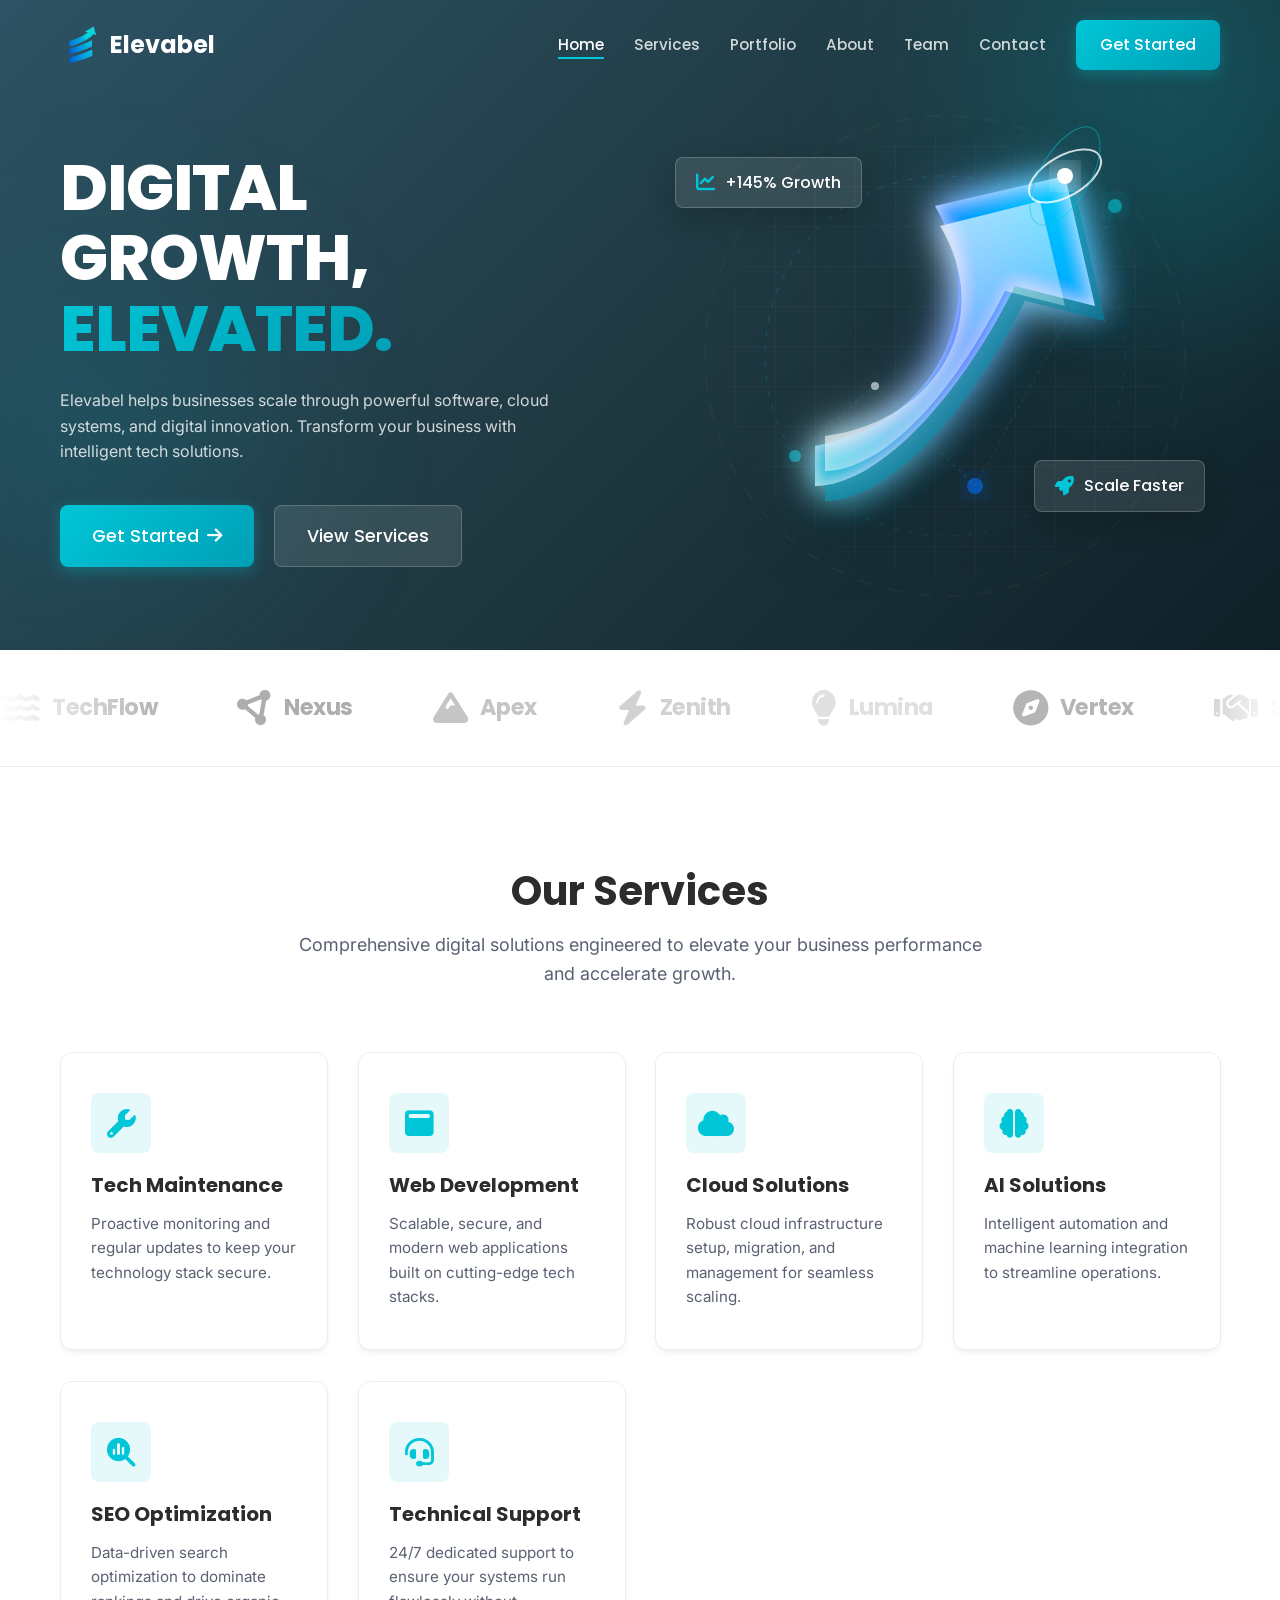
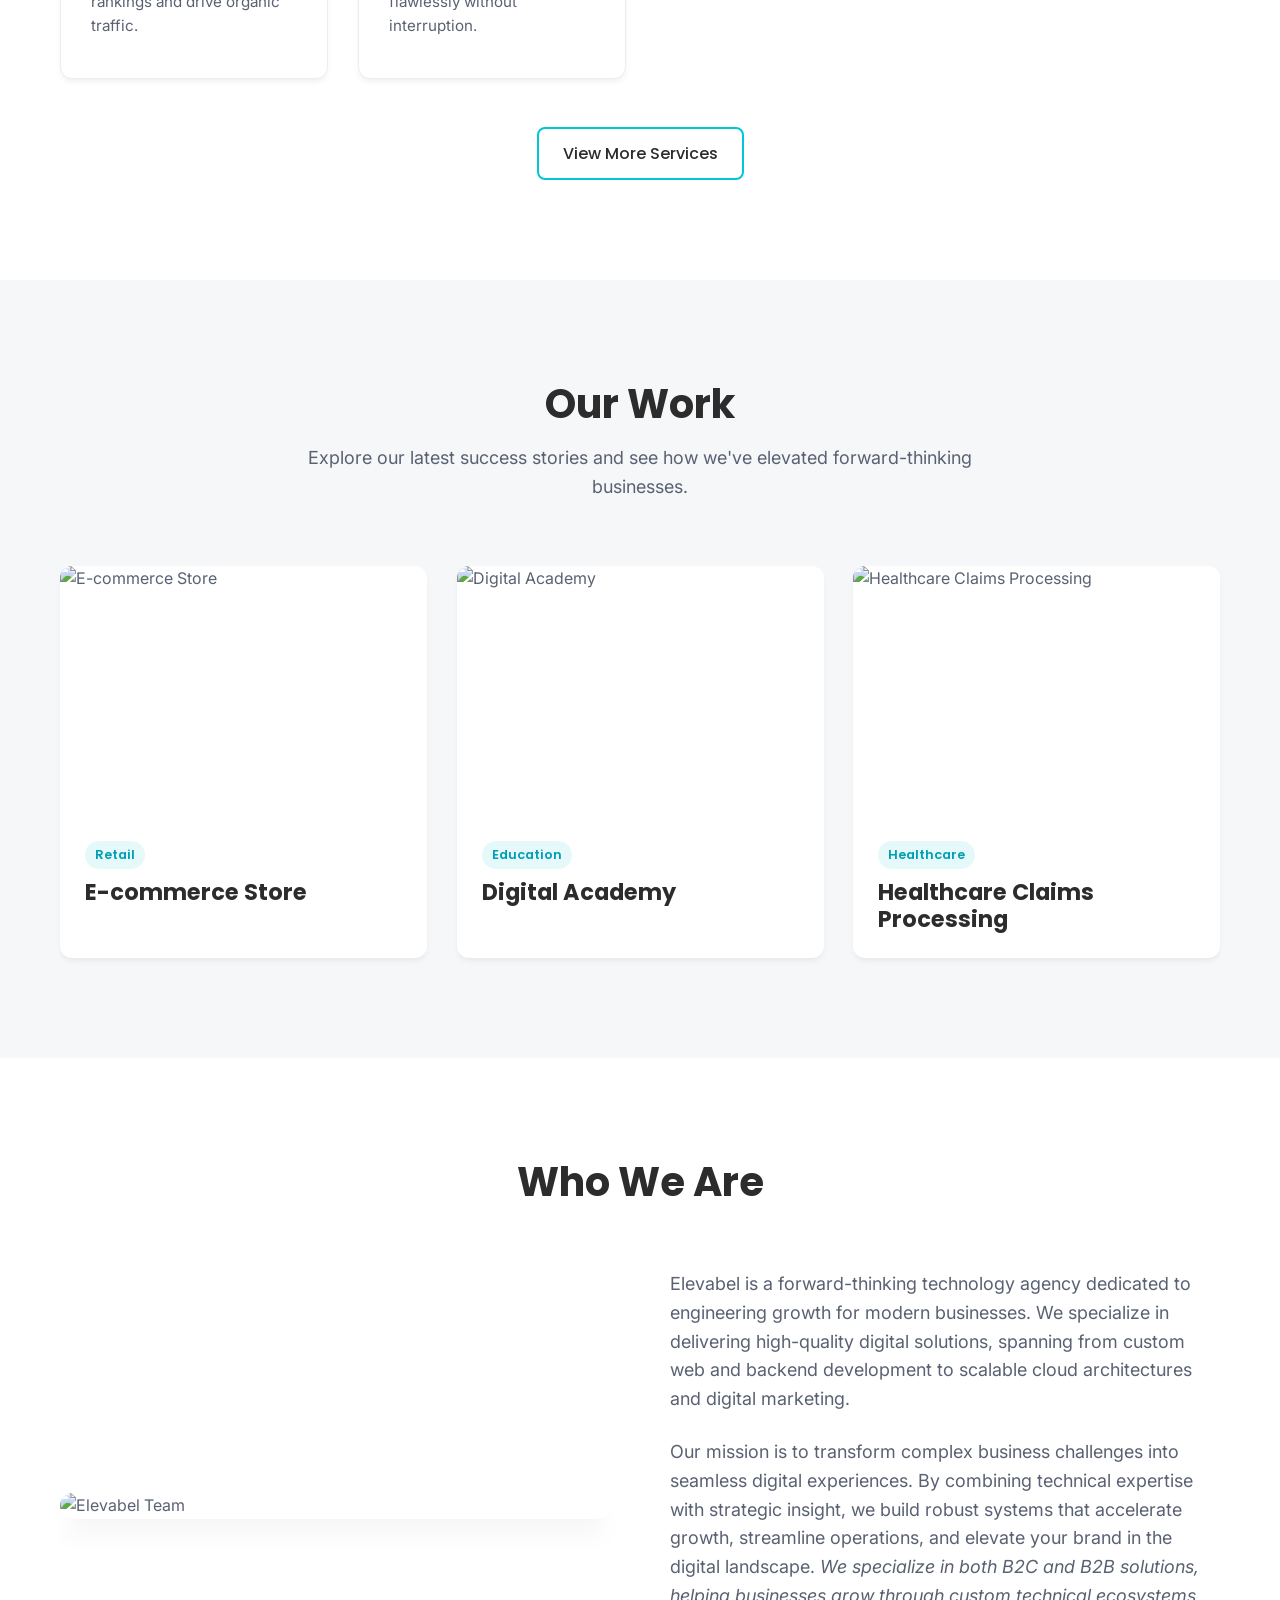
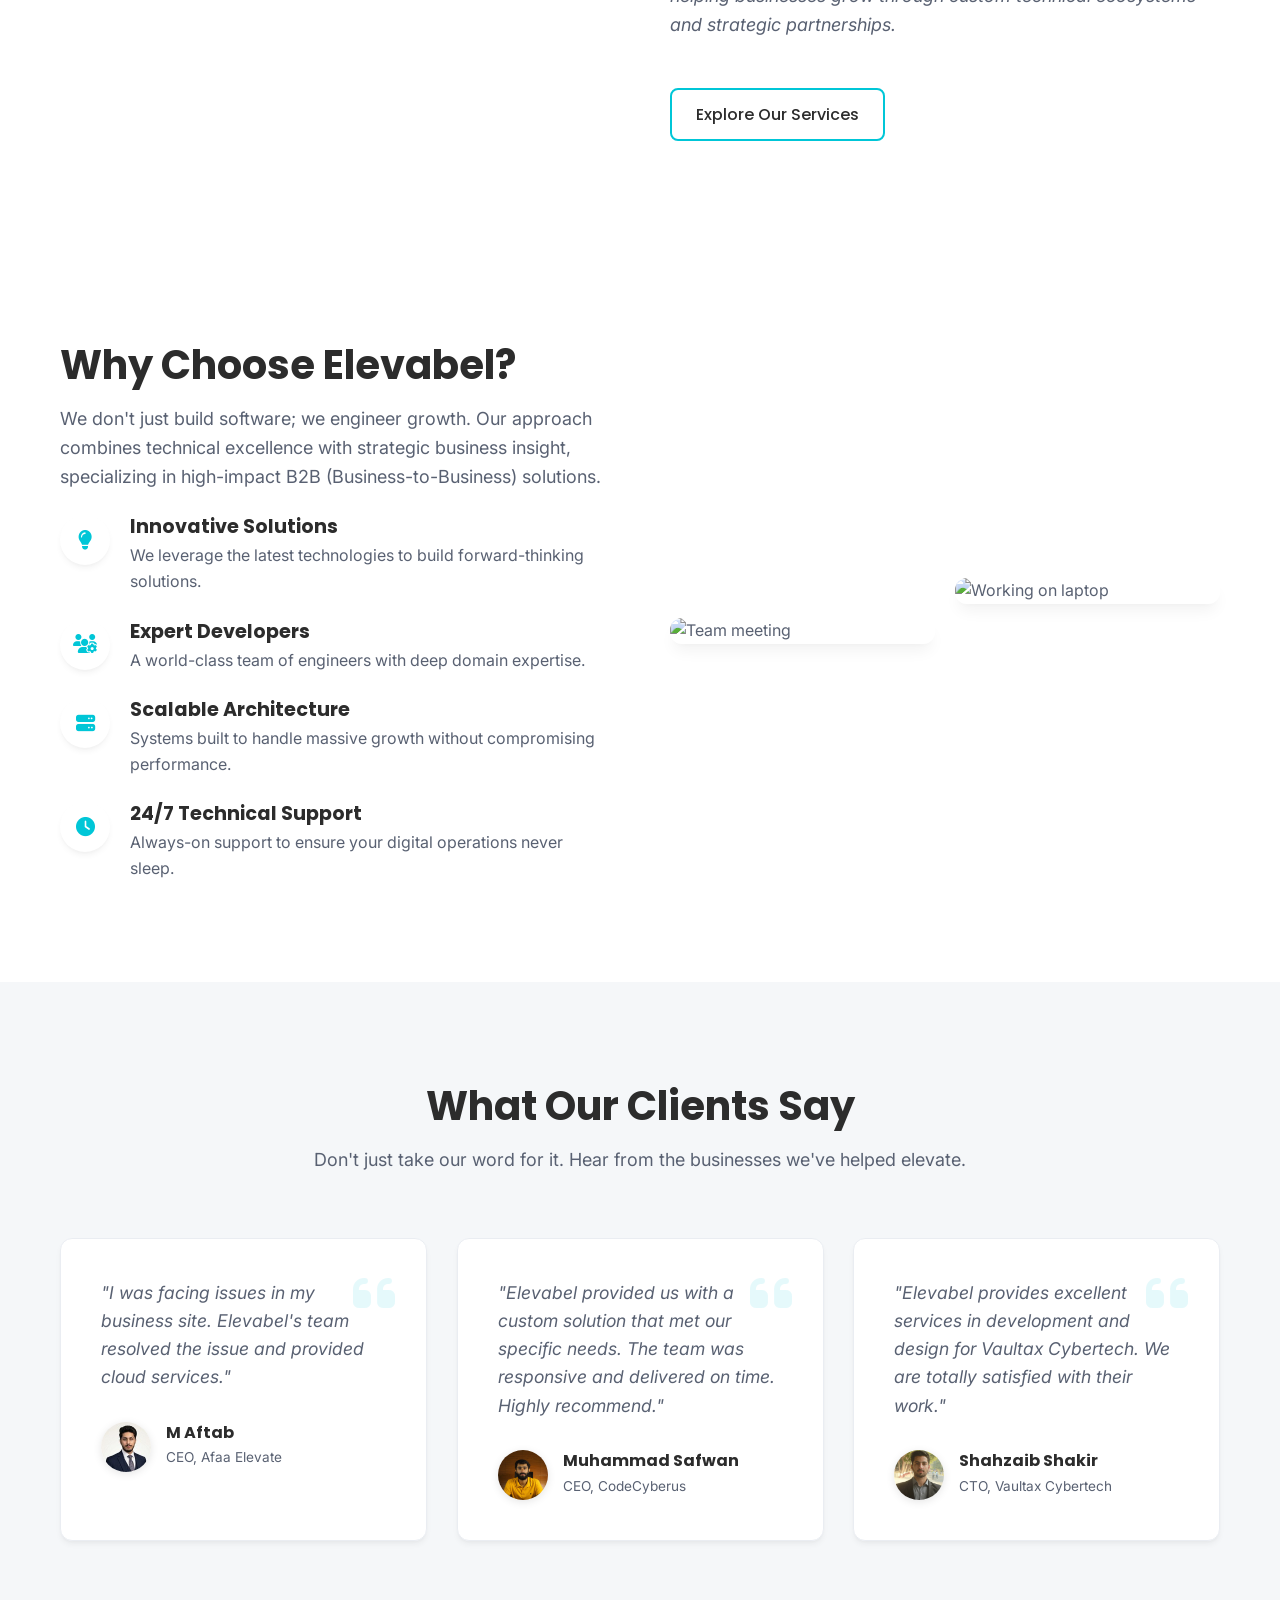
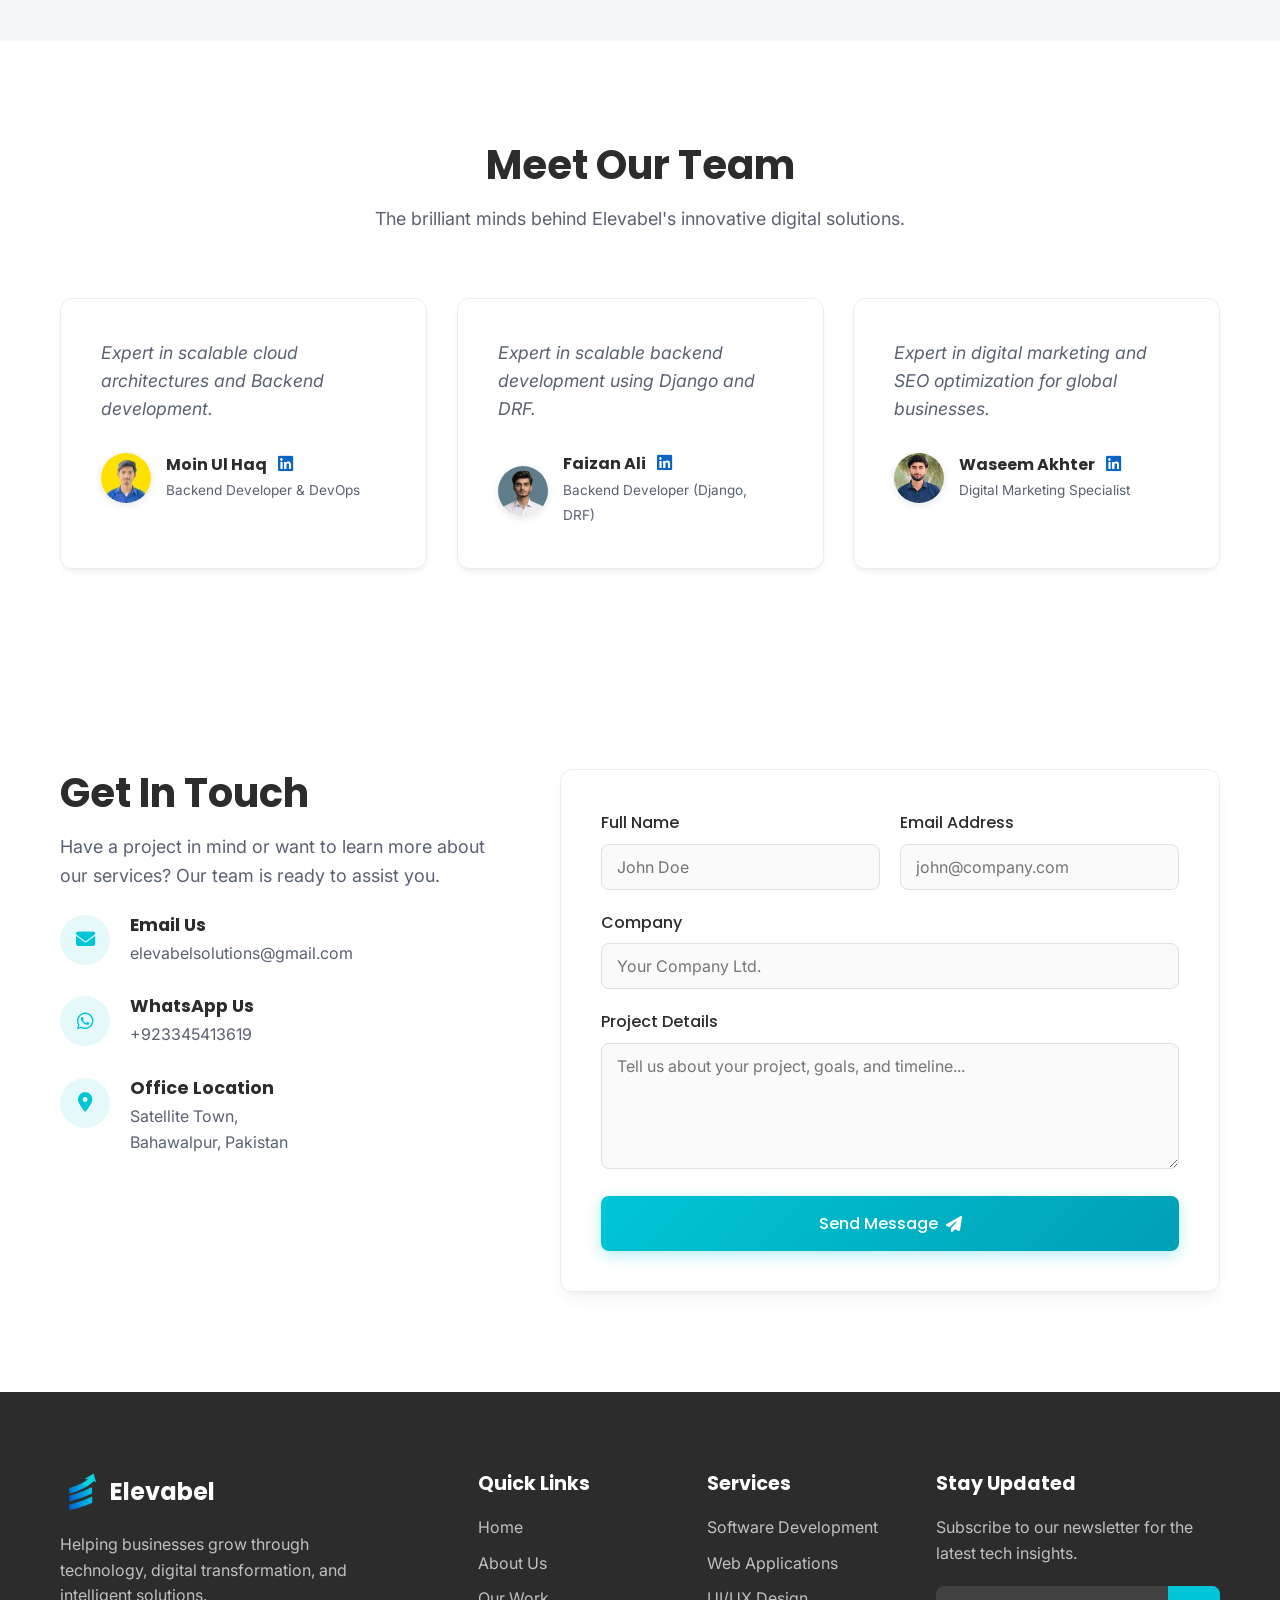
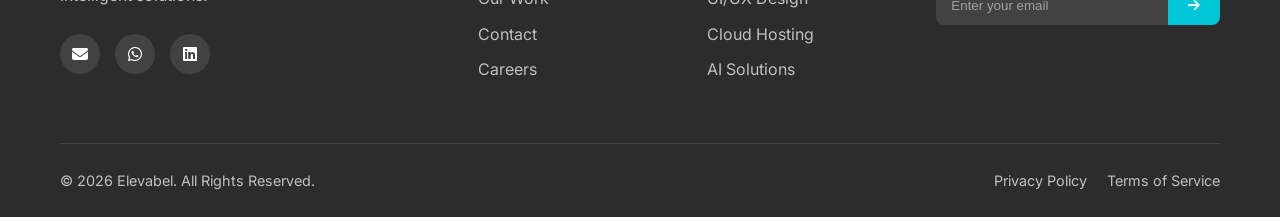
==== index.html @ bd58e0bb "feat: Implement the initial website frontend including core pages, styling, JavaScript functionaliti" ====
<!DOCTYPE html>
<html lang="en">

<head>
    <meta charset="UTF-8">
    <meta name="viewport" content="width=device-width, initial-scale=1.0">

    <!-- Security Headers -->

    <meta http-equiv="X-Content-Type-Options" content="nosniff">
    <meta http-equiv="X-Frame-Options" content="DENY">
    <meta name="referrer" content="strict-origin-when-cross-origin">
    <title>Elevabel | Custom Software, Cloud & Digital Marketing Solutions</title>
    <meta name="description"
        content="Elevabel is a premium digital agency engineering growth through custom web development, backend engineering, cloud architectures, and data-driven marketing.">
    <meta name="keywords"
        content="software development, web applications, cloud hosting, digital transformation, SEO optimization, backend developer, custom software">
    <meta name="author" content="Elevabel">

    <!-- Canonical URL -->
    <link rel="canonical" href="https://elevabel.com/index.html">

    <!-- Open Graph / Facebook -->
    <meta property="og:type" content="website">
    <meta property="og:url" content="https://elevabel.com/index.html">
    <meta property="og:title" content="Elevabel | Digital Growth & Tech Solutions">
    <meta property="og:description"
        content="Elevate your business with robust backend systems, stunning web design, and scalable cloud solutions by Elevabel.">
    <meta property="og:image" content="https://elevabel.com/img/elevabel_logo.png">

    <!-- Twitter -->
    <meta property="twitter:card" content="summary_large_image">
    <meta property="twitter:url" content="https://elevabel.com/index.html">
    <meta property="twitter:title" content="Elevabel | Digital Growth & Tech Solutions">
    <meta property="twitter:description"
        content="Elevate your business with robust backend systems, stunning web design, and scalable cloud solutions by Elevabel.">
    <meta property="twitter:image" content="https://elevabel.com/img/elevabel_logo.png">

    <!-- Google Fonts -->
    <link rel="preconnect" href="https://fonts.googleapis.com">
    <link rel="preconnect" href="https://fonts.gstatic.com" crossorigin>
    <link
        href="https://fonts.googleapis.com/css2?family=Inter:wght@300;400;500;600;700;800&family=Poppins:wght@400;500;600;700;800&display=swap"
        rel="stylesheet">
    <!-- Favicon -->
    <link rel="icon" type="image/png" href="img/elevabel_logo.png">
    <!-- Font Awesome -->
    <link rel="stylesheet" href="https://cdnjs.cloudflare.com/ajax/libs/font-awesome/6.4.0/css/all.min.css"
        integrity="sha512-iecdLmaskl7CVkqkXNQ/ZH/XLlvWZOJyj7Yy7tcenmpD1ypASozpmT/E0iPtmFIB46ZmdtAc9eNBvH0H/ZpiBw=="
        crossorigin="anonymous" referrerpolicy="no-referrer">
    <!-- Custom CSS -->
    <link rel="stylesheet" href="style.css?v=1.1">

    <!-- Schema Markup (JSON-LD) -->
    <script type="application/ld+json">
    {
      "@context": "https://schema.org",
      "@type": "Organization",
      "name": "Elevabel",
      "url": "https://elevabel.com/",
      "logo": "https://elevabel.com/img/elevabel_logo.png",
      "description": "Premium digital agency engineering growth through custom web development, backend engineering, cloud architectures, and data-driven marketing.",
      "contactPoint": {
        "@type": "ContactPoint",
        "email": "elevabelsolutions@gmail.com",
        "telephone": "+923345413619",
        "contactType": "customer service"
      },
      "sameAs": [
        "https://www.linkedin.com/company/elevabel",
        "https://wa.me/923345413619"
      ]
    }
    </script>
</head>

<body>

    <!-- 1. Sticky Navigation Bar -->
    <nav class="navbar" id="navbar">
        <div class="container nav-container">
            <a href="#" class="logo">
                <img src="img/elevabel_logo.png" alt="Elevabel Logo" class="logo-image">
                Elevabel
            </a>
            <div class="nav-menu" id="nav-menu">
                <ul class="nav-links">
                    <li><a href="#home" class="nav-link" title="Elevabel Home">Home</a></li>
                    <li><a href="#services" class="nav-link" title="Our Digital Services">Services</a></li>
                    <li><a href="#portfolio" class="nav-link" title="View Our Work">Portfolio</a></li>
                    <li><a href="#about" class="nav-link" title="About Elevabel">About</a></li>
                    <li><a href="#team" class="nav-link" title="Meet the Team">Team</a></li>
                    <li><a href="#contact" class="nav-link" title="Contact Us">Contact</a></li>
                </ul>
                <a href="#contact" class="btn btn-primary nav-cta" title="Reach Out to Us">Get Started</a>
            </div>
            <button class="menu-toggle" id="mobile-menu" aria-label="Toggle navigation">
                <span class="bar"></span>
                <span class="bar"></span>
                <span class="bar"></span>
            </button>
        </div>
    </nav>

    <!-- 2. Hero Section -->
    <main>
        <section class="hero" id="home">
            <div class="hero-bg-elements">
                <div class="glow-orb orb-1"></div>
                <div class="glow-orb orb-2"></div>
            </div>
            <div class="container hero-container">
                <div class="hero-content reveal-up">
                    <h1 class="hero-title">
                        DIGITAL GROWTH,<br>
                        <span class="text-gradient">ELEVATED.</span>
                    </h1>
                    <p class="hero-subtitle">
                        Elevabel helps businesses scale through powerful software, cloud systems, and digital
                        innovation.
                        Transform your business with intelligent tech solutions.
                    </p>
                    <div class="hero-buttons">
                        <a href="#contact" class="btn btn-primary btn-large">Get Started <i
                                class="fa-solid fa-arrow-right"></i></a>
                        <a href="#services" class="btn btn-secondary btn-large">View Services</a>
                    </div>
                </div>
                <div class="hero-visual reveal-down">
                    <div class="hero-graphic">
                        <svg viewBox="0 0 500 500" fill="none" xmlns="http://www.w3.org/2000/svg" class="growth-arrow">
                            <defs>
                                <!-- Vibrant Modern Gradients -->
                                <linearGradient id="primaryGrad" x1="0%" y1="100%" x2="100%" y2="0%">
                                    <stop offset="0%" stop-color="#00C6D7" />
                                    <stop offset="50%" stop-color="#0072ff" />
                                    <stop offset="100%" stop-color="#00e1ff" />
                                </linearGradient>
                                <linearGradient id="secondaryGrad" x1="100%" y1="100%" x2="0%" y2="0%">
                                    <stop offset="0%" stop-color="#005B7F" />
                                    <stop offset="100%" stop-color="#00C6D7" />
                                </linearGradient>
                                <linearGradient id="accentGrad" x1="0%" y1="0%" x2="100%" y2="100%">
                                    <stop offset="0%" stop-color="#ffffff" stop-opacity="0.9" />
                                    <stop offset="100%" stop-color="#ffffff" stop-opacity="0.1" />
                                </linearGradient>

                                <!-- Glow Effects -->
                                <filter id="neonGlow" x="-50%" y="-50%" width="200%" height="200%">
                                    <feGaussianBlur in="SourceGraphic" stdDeviation="25" result="blur1" />
                                    <feGaussianBlur in="SourceGraphic" stdDeviation="15" result="blur2" />
                                    <feMerge>
                                        <feMergeNode in="blur1" />
                                        <feMergeNode in="blur2" />
                                        <feMergeNode in="SourceGraphic" />
                                    </feMerge>
                                </filter>

                                <!-- Inner Shadow for 3D effect -->
                                <filter id="innerGlow">
                                    <feOffset dx="0" dy="0" />
                                    <feGaussianBlur stdDeviation="8" result="offset-blur" />
                                    <feComposite operator="out" in="SourceGraphic" in2="offset-blur" result="inverse" />
                                    <feFlood flood-color="white" flood-opacity="0.5" result="color" />
                                    <feComposite operator="in" in="color" in2="inverse" result="shadow" />
                                    <feComposite operator="over" in="shadow" in2="SourceGraphic" />
                                </filter>

                                <!-- Background Grid Pattern -->
                                <pattern id="grid" width="40" height="40" patternUnits="userSpaceOnUse">
                                    <path d="M 40 0 L 0 0 0 40" fill="none" stroke="rgba(255,255,255,0.05)"
                                        stroke-width="1" />
                                </pattern>
                            </defs>

                            <!-- Background Decorative Elements -->
                            <circle cx="250" cy="250" r="220" fill="url(#grid)" />
                            <circle cx="250" cy="250" r="240" stroke="rgba(255,255,255,0.03)" stroke-width="2"
                                stroke-dasharray="15 15" />
                            <circle cx="250" cy="250" r="180" stroke="url(#secondaryGrad)" stroke-width="1"
                                opacity="0.3" stroke-dasharray="5 10" />

                            <!-- Data Nodes (Background) -->
                            <g opacity="0.6">
                                <circle cx="100" cy="350" r="6" fill="#00C6D7" filter="url(#neonGlow)" />
                                <circle cx="180" cy="280" r="4" fill="#ffffff" />
                                <circle cx="280" cy="380" r="8" fill="#0072ff" filter="url(#neonGlow)" />
                                <circle cx="380" cy="200" r="5" fill="#00e1ff" />
                                <circle cx="420" cy="100" r="7" fill="#00C6D7" filter="url(#neonGlow)" />

                                <!-- Connecting Lines -->
                                <path d="M100 350 L180 280 L280 380 L380 200 L420 100" stroke="rgba(0, 198, 215, 0.2)"
                                    stroke-width="1.5" stroke-dasharray="4 4" />
                            </g>

                            <!-- Main 3D Arrow Structure -->
                            <g filter="url(#neonGlow)">
                                <!-- Shadow/Bottom Layer -->
                                <path
                                    d="M120 380 C180 380, 260 300, 320 180 L400 200 L370 70 L240 100 C300 200, 240 320, 120 340 Z"
                                    fill="url(#secondaryGrad)" opacity="0.8" transform="translate(10, 15)" />

                                <!-- Middle Layer (Core Arrow) -->
                                <path
                                    d="M120 380 C180 380, 260 300, 320 180 L400 200 L370 70 L240 100 C300 200, 240 320, 120 340 Z"
                                    fill="url(#primaryGrad)" filter="url(#innerGlow)" />

                                <!-- Top Glass Highlight Layer -->
                                <path
                                    d="M130 365 C185 365, 255 295, 310 185 L370 200 L345 95 L245 120 C300 210, 245 315, 130 330 Z"
                                    fill="url(#accentGrad)" />
                            </g>

                            <!-- Floating Tech Rings -->
                            <ellipse cx="370" cy="70" rx="40" ry="20" fill="none" stroke="#fff" stroke-width="2"
                                opacity="0.8" transform="rotate(-30 370 70)" />
                            <ellipse cx="370" cy="70" rx="55" ry="25" fill="none" stroke="#00C6D7" stroke-width="1"
                                opacity="0.5" transform="rotate(-60 370 70)" />

                            <!-- Center Core of Arrow Head -->
                            <circle cx="370" cy="70" r="8" fill="#ffffff" filter="url(#neonGlow)" />
                        </svg>
                        <div class="floating-badge badge-1">
                            <i class="fa-solid fa-chart-line"></i>
                            <span>+145% Growth</span>
                        </div>
                        <div class="floating-badge badge-2">
                            <i class="fa-solid fa-rocket"></i>
                            <span>Scale Faster</span>
                        </div>
                    </div>
                </div>
            </div>
        </section>

        <!-- Client Logo Slider -->
        <div class="client-slider-section">
            <div class="slider-track">
                <!-- Set 1 -->
                <div class="slider-logo brand-1"><i class="fa-solid fa-water"></i> <span>TechFlow</span></div>
                <div class="slider-logo brand-2"><i class="fa-solid fa-circle-nodes"></i> <span>Nexus</span></div>
                <div class="slider-logo brand-3"><i class="fa-solid fa-mountain"></i> <span>Apex</span></div>
                <div class="slider-logo brand-4"><i class="fa-solid fa-bolt"></i> <span>Zenith</span></div>
                <div class="slider-logo brand-5"><i class="fa-solid fa-lightbulb"></i> <span>Lumina</span></div>
                <div class="slider-logo brand-6"><i class="fa-solid fa-compass"></i> <span>Vertex</span></div>
                <div class="slider-logo brand-7"><i class="fa-solid fa-handshake"></i> <span>Synergy</span></div>
                <div class="slider-logo brand-8"><i class="fa-solid fa-sun"></i> <span>Horizon</span></div>
                <div class="slider-logo brand-9"><i class="fa-solid fa-atom"></i> <span>Quantum</span></div>
                <div class="slider-logo brand-10"><i class="fa-solid fa-rocket"></i> <span>Catalyst</span></div>

                <!-- Set 2 (Duplicated for seamless loop) -->
                <div class="slider-logo brand-1"><i class="fa-solid fa-water"></i> <span>TechFlow</span></div>
                <div class="slider-logo brand-2"><i class="fa-solid fa-circle-nodes"></i> <span>Nexus</span></div>
                <div class="slider-logo brand-3"><i class="fa-solid fa-mountain"></i> <span>Apex</span></div>
                <div class="slider-logo brand-4"><i class="fa-solid fa-bolt"></i> <span>Zenith</span></div>
                <div class="slider-logo brand-5"><i class="fa-solid fa-lightbulb"></i> <span>Lumina</span></div>
                <div class="slider-logo brand-6"><i class="fa-solid fa-compass"></i> <span>Vertex</span></div>
                <div class="slider-logo brand-7"><i class="fa-solid fa-handshake"></i> <span>Synergy</span></div>
                <div class="slider-logo brand-8"><i class="fa-solid fa-sun"></i> <span>Horizon</span></div>
                <div class="slider-logo brand-9"><i class="fa-solid fa-atom"></i> <span>Quantum</span></div>
                <div class="slider-logo brand-10"><i class="fa-solid fa-rocket"></i> <span>Catalyst</span></div>
            </div>
        </div>

        <!-- 3. Services Section -->
        <section class="services section-padding" id="services">
            <div class="container">
                <div class="section-header text-center reveal-up">
                    <h2 class="section-title">Our Services</h2>
                    <p class="section-description">Comprehensive digital solutions engineered to elevate your business
                        performance and accelerate growth.</p>
                </div>

                <div class="services-grid">
                    <!-- 12 Service Cards -->
                    <div class="service-card reveal-up" style="transition-delay: 0.2s;">
                        <div class="service-icon"><i class="fa-solid fa-wrench"></i></div>
                        <h3>Tech Maintenance</h3>
                        <p>Proactive monitoring and regular updates to keep your technology stack secure.</p>
                    </div>

                    <div class="service-card reveal-up" style="transition-delay: 0.2s;">
                        <div class="service-icon"><i class="fa-solid fa-window-maximize"></i></div>
                        <h3>Web Development</h3>
                        <p>Scalable, secure, and modern web applications built on cutting-edge tech stacks.</p>
                    </div>
                    <div class="service-card reveal-up" style="transition-delay: 0.3s;">
                        <div class="service-icon"><i class="fa-solid fa-cloud"></i></div>
                        <h3>Cloud Solutions</h3>
                        <p>Robust cloud infrastructure setup, migration, and management for seamless scaling.</p>
                    </div>
                    <div class="service-card reveal-up" style="transition-delay: 0.25s;">
                        <div class="service-icon"><i class="fa-solid fa-brain"></i></div>
                        <h3>AI Solutions</h3>
                        <p>Intelligent automation and machine learning integration to streamline operations.</p>
                    </div>
                    <div class="service-card reveal-up" style="transition-delay: 0.1s;">
                        <div class="service-icon"><i class="fa-solid fa-magnifying-glass-chart"></i></div>
                        <h3>SEO Optimization</h3>
                        <p>Data-driven search optimization to dominate rankings and drive organic traffic.</p>
                    </div>
                    <div class="service-card reveal-up" style="transition-delay: 0.15s;">
                        <div class="service-icon"><i class="fa-solid fa-headset"></i></div>
                        <h3>Technical Support</h3>
                        <p>24/7 dedicated support to ensure your systems run flawlessly without interruption.</p>
                    </div>
                    <div class="service-card reveal-up hidden-service" style="transition-delay: 0.15s;">
                        <div class="service-icon"><i class="fa-solid fa-mobile-screen-button"></i></div>
                        <h3>Mobile App Dev</h3>
                        <p>High-performance native and cross-platform mobile applications for iOS and Android.</p>
                    </div>
                    <div class="service-card reveal-up hidden-service" style="transition-delay: 0.1s;">
                        <div class="service-icon"><i class="fa-solid fa-code"></i></div>
                        <h3>Custom Software</h3>
                        <p>Tailor-made software solutions designed to solve your unique business challenges efficiently.
                        </p>
                    </div>
                    <div class="service-card reveal-up hidden-service" style="transition-delay: 0.25s;">
                        <div class="service-icon"><i class="fa-solid fa-pen-nib"></i></div>
                        <h3>UI/UX Design</h3>
                        <p>Intuitive and engaging user interfaces that deliver exceptional digital experiences.</p>
                    </div>
                    <div class="service-card reveal-up hidden-service" style="transition-delay: 0.35s;">
                        <div class="service-icon"><i class="fa-solid fa-cart-shopping"></i></div>
                        <h3>E-commerce</h3>
                        <p>Powerful digital storefronts engineered for maximum conversion and security.</p>
                    </div>
                    <!-- Row 2 -->

                    <div class="service-card reveal-up hidden-service" style="transition-delay: 0.3s;">
                        <div class="service-icon"><i class="fa-solid fa-arrow-right-arrow-left"></i></div>
                        <h3>Digital Transform</h3>
                        <p>Complete modernization of legacy systems to agile, digital-first architectures.</p>
                    </div>
                    <div class="service-card reveal-up hidden-service" style="transition-delay: 0.35s;">
                        <div class="service-icon"><i class="fa-solid fa-chart-pie"></i></div>
                        <h3>Business Intel</h3>
                        <p>Advanced analytics and data visualization to drive informed business decisions.</p>
                    </div>
                </div>

                <div class="text-center mt-5 reveal-up view-more-container">
                    <button id="viewMoreServicesBtn" class="btn btn-outline">View More Services</button>
                </div>
            </div>
        </section>

        <!-- 4. Portfolio Section -->
        <section class="portfolio section-padding bg-light" id="portfolio">
            <div class="container">
                <div class="section-header text-center reveal-up">
                    <h2 class="section-title">Our Work</h2>
                    <p class="section-description">Explore our latest success stories and see how we've elevated
                        forward-thinking businesses.</p>
                </div>

                <div class="portfolio-grid">
                    <div class="portfolio-item reveal-up">
                        <div class="portfolio-image">
                            <img src="https://images.unsplash.com/photo-1556742049-0cfed4f6a45d?auto=format&fit=crop&q=80&w=800"
                                alt="E-commerce Store" loading="lazy">
                            <div class="portfolio-overlay">
                                <a href="project-ecommerce.html" class="portfolio-link"><i
                                        class="fa-solid fa-arrow-up-right-from-square"></i></a>
                            </div>
                        </div>
                        <div class="portfolio-info">
                            <span class="category-tag">Retail</span>
                            <h3>E-commerce Store</h3>
                        </div>
                    </div>
                    <div class="portfolio-item reveal-up" style="transition-delay: 0.1s;">
                        <div class="portfolio-image">
                            <img src="https://images.unsplash.com/photo-1501504905252-473c47e087f8?auto=format&fit=crop&q=80&w=800"
                                alt="Digital Academy" loading="lazy">
                            <div class="portfolio-overlay">
                                <a href="project-academy.html" class="portfolio-link"><i
                                        class="fa-solid fa-arrow-up-right-from-square"></i></a>
                            </div>
                        </div>
                        <div class="portfolio-info">
                            <span class="category-tag">Education</span>
                            <h3>Digital Academy</h3>
                        </div>
                    </div>
                    <div class="portfolio-item reveal-up" style="transition-delay: 0.2s;">
                        <div class="portfolio-image">
                            <img src="https://images.unsplash.com/photo-1576091160550-2173dba999ef?auto=format&fit=crop&q=80&w=800"
                                alt="Healthcare Claims Processing" loading="lazy">
                            <div class="portfolio-overlay">
                                <a href="project-healthcare.html" class="portfolio-link"><i
                                        class="fa-solid fa-arrow-up-right-from-square"></i></a>
                            </div>
                        </div>
                        <div class="portfolio-info">
                            <span class="category-tag">Healthcare</span>
                            <h3>Healthcare Claims Processing</h3>
                        </div>
                    </div>
                </div>
        </section>

        <!-- 4.5 About Us Section -->
        <section class="about-us section-padding" id="about">
            <div class="container">
                <div class="section-header text-center reveal-up">
                    <h2 class="section-title">Who We Are</h2>
                </div>
                <div class="about-wrapper">
                    <div class="about-visual reveal-up">
                        <img src="https://images.unsplash.com/photo-1552664730-d307ca884978?auto=format&fit=crop&q=80&w=800"
                            alt="Elevabel Team" class="about-image" loading="lazy">
                    </div>
                    <div class="about-content reveal-down">
                        <p class="section-description">
                            Elevabel is a forward-thinking technology agency dedicated to engineering growth for modern
                            businesses.
                            We specialize in delivering high-quality digital solutions, spanning from custom web and
                            backend
                            development
                            to scalable cloud architectures and digital marketing.
                        </p>
                        <p class="section-description mt-4">
                            Our mission is to transform complex business challenges into seamless digital experiences.
                            By combining technical expertise with strategic insight, we build robust systems that
                            accelerate
                            growth,
                            streamline operations, and elevate your brand in the digital landscape.
                            <em>We specialize in both B2C and B2B solutions, helping businesses grow through
                                custom technical ecosystems and strategic partnerships.</em>
                        </p>
                        <a href="#services" class="btn btn-outline mt-5" title="Explore Our Digital Services">Explore
                            Our Services</a>
                    </div>
                </div>
            </div>
        </section>

        <!-- 5. Why Choose Elevabel -->
        <section class="features section-padding" id="features">
            <div class="container">
                <div class="features-wrapper">
                    <div class="features-content reveal-up">
                        <h2 class="section-title">Why Choose Elevabel?</h2>
                        <p class="section-description">We don't just build software; we engineer growth. Our approach
                            combines technical excellence with strategic business insight, specializing in high-impact
                            B2B (Business-to-Business) solutions.
                        </p>

                        <div class="feature-list mt-4">
                            <div class="feature-item">
                                <div class="feature-icon"><i class="fa-solid fa-lightbulb"></i></div>
                                <div class="feature-text">
                                    <h4>Innovative Solutions</h4>
                                    <p>We leverage the latest technologies to build forward-thinking solutions.</p>
                                </div>
                            </div>
                            <div class="feature-item">
                                <div class="feature-icon"><i class="fa-solid fa-users-gear"></i></div>
                                <div class="feature-text">
                                    <h4>Expert Developers</h4>
                                    <p>A world-class team of engineers with deep domain expertise.</p>
                                </div>
                            </div>
                            <div class="feature-item">
                                <div class="feature-icon"><i class="fa-solid fa-server"></i></div>
                                <div class="feature-text">
                                    <h4>Scalable Architecture</h4>
                                    <p>Systems built to handle massive growth without compromising performance.</p>
                                </div>
                            </div>
                            <div class="feature-item">
                                <div class="feature-icon"><i class="fa-solid fa-clock"></i></div>
                                <div class="feature-text">
                                    <h4>24/7 Technical Support</h4>
                                    <p>Always-on support to ensure your digital operations never sleep.</p>
                                </div>
                            </div>
                        </div>
                    </div>
                    <div class="features-visual reveal-down">
                        <div class="image-grid">
                            <img src="https://images.unsplash.com/photo-1522071820081-009f0129c71c?auto=format&fit=crop&q=80&w=600"
                                alt="Team meeting" class="grid-img-1" loading="lazy">
                            <img src="https://images.unsplash.com/photo-1600880292203-757bb62b4baf?auto=format&fit=crop&q=80&w=600"
                                alt="Working on laptop" class="grid-img-2" loading="lazy">
                        </div>
                    </div>
                </div>
            </div>
        </section>

        <!-- 6. Client Testimonials -->
        <section class="testimonials section-padding bg-light">
            <div class="container">
                <div class="section-header text-center reveal-up">
                    <h2 class="section-title">What Our Clients Say</h2>
                    <p class="section-description">Don't just take our word for it. Hear from the businesses we've
                        helped
                        elevate.</p>
                </div>

                <div class="testimonials-grid">
                    <div class="testimonial-card glass-panel reveal-up">
                        <div class="quote-icon"><i class="fa-solid fa-quote-left"></i></div>
                        <p class="quote-text">"I was facing issues in my business site. Elevabel's team resolved the
                            issue
                            and provided cloud services."</p>
                        <div class="client-info">
                            <div class="client-avatar">
                                <img src="img/Aftab.jpg" alt="M Aftab" loading="lazy" />
                            </div>
                            <div class="client-details">
                                <h4>M Aftab</h4>
                                <span>CEO, Afaa Elevate</span>
                            </div>
                        </div>
                    </div>

                    <div class="testimonial-card glass-panel reveal-up" style="transition-delay: 0.1s;">
                        <div class="quote-icon"><i class="fa-solid fa-quote-left"></i></div>
                        <p class="quote-text">"Elevabel provided us with a custom solution that met our specific needs.
                            The
                            team was responsive and delivered on time. Highly recommend."</p>
                        <div class="client-info">
                            <div class="client-avatar">
                                <img src="img/m safwan.jpg" alt="Muhammad Safwan" loading="lazy" />
                            </div>
                            <div class="client-details">
                                <h4>Muhammad Safwan</h4>
                                <span>CEO, CodeCyberus</span>
                            </div>
                        </div>
                    </div>

                    <div class="testimonial-card glass-panel reveal-up" style="transition-delay: 0.2s;">
                        <div class="quote-icon"><i class="fa-solid fa-quote-left"></i></div>
                        <p class="quote-text">"Elevabel provides excellent services in development and design for
                            Vaultax
                            Cybertech. We are totally satisfied with their work."</p>
                        <div class="client-info">
                            <div class="client-avatar">
                                <img src="img/shahzaib shakir.jpg" alt="Shahzaib Shakir" loading="lazy" />
                            </div>
                            <div class="client-details">
                                <h4>Shahzaib Shakir</h4>
                                <span>CTO, Vaultax Cybertech</span>
                            </div>
                        </div>
                    </div>
                </div>
            </div>
        </section>

        <!-- 7. Team Members Section (Added) -->
        <section class="team section-padding" id="team">
            <div class="container">
                <div class="section-header text-center reveal-up">
                    <h2 class="section-title">Meet Our Team</h2>
                    <p class="section-description">The brilliant minds behind Elevabel's innovative digital solutions.
                    </p>
                </div>

                <div class="team-grid testimonials-grid">
                    <!-- Team Member 1 -->
                    <div class="testimonial-card glass-panel reveal-up">
                        <p class="quote-text mb-4">Expert in scalable cloud architectures and Backend development.</p>
                        <div class="client-info">
                            <div class="client-avatar">
                                <img src="img/moin ul haq.jpeg" alt="Moin Ul Haq" loading="lazy" />
                            </div>
                            <div class="client-details">
                                <h4>
                                    Moin Ul Haq
                                    <a href="https://www.linkedin.com/in/moin-ul-haq1/" target="_blank"
                                        rel="noopener noreferrer" class="team-linkedin-icon" aria-label="LinkedIn"><i
                                            class="fa-brands fa-linkedin"></i></a>
                                </h4>
                                <span>Backend Developer & DevOps</span>
                            </div>
                        </div>
                    </div>

                    <!-- Team Member 2 -->
                    <div class="testimonial-card glass-panel reveal-up" style="transition-delay: 0.1s;">
                        <p class="quote-text mb-4">Expert in scalable backend development using Django and DRF.</p>
                        <div class="client-info">
                            <div class="client-avatar">
                                <img src="img/faizan ali.png" alt="Faizan Ali" loading="lazy" />
                            </div>
                            <div class="client-details">
                                <h4>
                                    Faizan Ali
                                    <a href="https://www.linkedin.com/in/faizan-ali-backend-developer/" target="_blank"
                                        rel="noopener noreferrer" class="team-linkedin-icon" aria-label="LinkedIn"><i
                                            class="fa-brands fa-linkedin"></i></a>
                                </h4>
                                <span>Backend Developer (Django, DRF)</span>
                            </div>
                        </div>
                    </div>

                    <!-- Team Member 3 -->
                    <div class="testimonial-card glass-panel reveal-up" style="transition-delay: 0.2s;">
                        <p class="quote-text mb-4">Expert in digital marketing and SEO optimization for global
                            businesses.
                        </p>
                        <div class="client-info">
                            <div class="client-avatar">
                                <img src="img/waseem akhter.jpg" alt="Waseem Akhter" loading="lazy" />
                            </div>
                            <div class="client-details">
                                <h4>
                                    Waseem Akhter
                                    <a href="https://www.linkedin.com/in/m-waseem-akhtar-14286b354/" target="_blank"
                                        rel="noopener noreferrer" class="team-linkedin-icon" aria-label="LinkedIn"><i
                                            class="fa-brands fa-linkedin"></i></a>
                                </h4>
                                <span>Digital Marketing Specialist</span>
                            </div>
                        </div>
                    </div>
                </div>
            </div>
        </section>


        <!-- 9. Contact Section -->
        <section class="contact section-padding" id="contact">
            <div class="container">
                <div class="contact-wrapper">
                    <div class="contact-info reveal-up">
                        <h2 class="section-title">Get In Touch</h2>
                        <p class="section-description mb-4">Have a project in mind or want to learn more about our
                            services?
                            Our team is ready to assist you.</p>

                        <div class="contact-details">
                            <div class="contact-method">
                                <div class="contact-icon"><i class="fa-solid fa-envelope"></i></div>
                                <div>
                                    <h5>Email Us</h5>
                                    <p>elevabelsolutions@gmail.com</p>
                                </div>
                            </div>
                            <div class="contact-method">
                                <div class="contact-icon"><i class="fa-brands fa-whatsapp"></i></div>
                                <div>
                                    <h5>WhatsApp Us</h5>
                                    <p>+923345413619</p>
                                </div>
                            </div>
                            <div class="contact-method">
                                <div class="contact-icon"><i class="fa-solid fa-location-dot"></i></div>
                                <div>
                                    <h5>Office Location</h5>
                                    <p>Satellite Town,<br>Bahawalpur, Pakistan</p>
                                </div>
                            </div>
                        </div>
                    </div>

                    <div class="contact-form-wrapper reveal-down">
                        <form class="contact-form" id="contactForm" action="https://formspree.io/f/mbdzllvj"
                            method="POST">
                            <div class="form-row">
                                <div class="form-group">
                                    <label for="name">Full Name</label>
                                    <input type="text" id="name" name="name" class="form-control" placeholder="John Doe"
                                        required>
                                    <span class="error-message">Please enter your name</span>
                                </div>
                                <div class="form-group">
                                    <label for="email">Email Address</label>
                                    <input type="email" id="email" name="_replyto" class="form-control"
                                        placeholder="john@company.com" required>
                                    <span class="error-message">Please enter a valid email</span>
                                </div>
                            </div>
                            <div class="form-group">
                                <label for="company">Company</label>
                                <input type="text" id="company" name="company" class="form-control"
                                    placeholder="Your Company Ltd.">
                            </div>
                            <div class="form-group">
                                <label for="message">Project Details</label>
                                <textarea id="message" name="message" class="form-control" rows="5"
                                    placeholder="Tell us about your project, goals, and timeline..."
                                    required></textarea>
                                <span class="error-message">Please enter your message</span>
                            </div>
                            <input type="hidden" name="_subject" value="New submission from Elevabel Contact Form">
                            <button type="submit" class="btn btn-primary btn-block" id="submitBtn">Send Message <i
                                    class="fa-solid fa-paper-plane"></i></button>
                            <div id="formSuccess" class="form-success hidden">Thanks for reaching out! We'll get back to
                                you
                                soon.</div>
                        </form>
                    </div>
                </div>
            </div>
        </section>

    </main>

    <!-- 10. Footer -->
    <footer class="footer">
        <div class="container">
            <div class="footer-top">
                <div class="footer-brand">
                    <a href="#" class="logo footer-logo">
                        <img src="img/elevabel_logo.png" alt="Elevabel Logo" class="logo-image">
                        Elevabel
                    </a>
                    <p class="footer-desc">Helping businesses grow through technology, digital transformation, and
                        intelligent solutions.</p>
                    <div class="social-links">
                        <a href="mailto:elevabelsolutions@gmail.com" aria-label="Email"><i
                                class="fa-solid fa-envelope"></i></a>
                        <a href="https://wa.me/923345413619" target="_blank" rel="noopener noreferrer"
                            aria-label="WhatsApp"><i class="fa-brands fa-whatsapp"></i></a>
                        <a href="https://www.linkedin.com/company/elevabel/" target="_blank" aria-label="LinkedIn"><i class="fa-brands fa-linkedin"></i></a>
                    </div>
                </div>

                <div class="footer-links-group">
                    <h4>Quick Links</h4>
                    <ul class="footer-links">
                        <li><a href="#home" title="Elevabel Home">Home</a></li>
                        <li><a href="#about" title="About Elevabel">About Us</a></li>
                        <li><a href="#portfolio" title="View Our Work">Our Work</a></li>
                        <li><a href="#contact" title="Contact Us">Contact</a></li>
                        <li><a href="#" title="Job Opportunities at Elevabel">Careers</a></li>
                    </ul>
                </div>

                <div class="footer-links-group">
                    <h4>Services</h4>
                    <ul class="footer-links">
                        <li><a class="unclickable">Software Development</a></li>
                        <li><a class="unclickable">Web Applications</a></li>
                        <li><a class="unclickable">UI/UX Design</a></li>
                        <li><a class="unclickable">Cloud Hosting</a></li>
                        <li><a class="unclickable">AI Solutions</a></li>
                    </ul>
                </div>

                <div class="footer-newsletter">
                    <h4>Stay Updated</h4>
                    <p>Subscribe to our newsletter for the latest tech insights.</p>
                    <form class="newsletter-form">
                        <input type="email" placeholder="Enter your email" required>
                        <button type="submit" aria-label="Subscribe"><i class="fa-solid fa-arrow-right"></i></button>
                    </form>
                </div>
            </div>

            <div class="footer-bottom">
                <p>&copy; 2026 Elevabel. All Rights Reserved.</p>
                <div class="footer-legal">
                    <a href="privacy-policy.html">Privacy Policy</a>
                    <a href="terms-of-service.html">Terms of Service</a>
                </div>
            </div>
        </div>
    </footer>

    <!-- Custom Scripts -->
    <script src="script.js"></script>
</body>

</html>
---- style.css ----
/* =======================================
   1. ROOT VARIABLES & THEME SETUP
======================================= */
:root {
  /* Colors */
  --color-primary: #00C6D7;
  --color-primary-dark: #009FB5;
  --color-primary-light: rgba(0, 198, 215, 0.1);
  
  /* Neutral scale */
  --color-white: #ffffff;
  --color-light-bg: #f5f7f9;
  --color-text: #596172;
  --color-text-dark: #2c2c2c;
  --color-border: #eaedf2;
  
  /* Hero / Dark Theme */
  --color-hero-bg-end: #0f2027;
  --color-hero-bg-mid: #203a43;
  --color-hero-bg-start: #2c5364;
  
  /* Typography */
  --font-primary: 'Poppins', -apple-system, BlinkMacSystemFont, 'Segoe UI', Roboto, sans-serif;
  --font-secondary: 'Inter', -apple-system, BlinkMacSystemFont, 'Segoe UI', Roboto, sans-serif;
  
  /* Shadows & Layouts */
  --shadow-sm: 0 4px 6px -1px rgba(0, 0, 0, 0.05), 0 2px 4px -1px rgba(0, 0, 0, 0.03);
  --shadow-md: 0 10px 15px -3px rgba(0, 0, 0, 0.05), 0 4px 6px -2px rgba(0, 0, 0, 0.025);
  --shadow-lg: 0 20px 25px -5px rgba(0, 0, 0, 0.05), 0 10px 10px -5px rgba(0, 0, 0, 0.02);
  --shadow-hover: 0 25px 50px -12px rgba(0, 198, 215, 0.15); /* Primary color shadow */
  
  --radius-sm: 8px;
  --radius-md: 12px;
  --radius-lg: 24px;
  
  --transition-fast: 0.2s ease-out;
  --transition-normal: 0.3s cubic-bezier(0.16, 1, 0.3, 1);
  --transition-slow: 0.6s cubic-bezier(0.16, 1, 0.3, 1);

  /* Spacing */
  --container-width: 1200px;
  --section-padding: 100px;
}

/* =======================================
   2. RESET & BASE
======================================= */
* {
  margin: 0;
  padding: 0;
  box-sizing: border-box;
}

html {
  font-size: 16px;
  scroll-behavior: smooth; /* Smooth scrolling for nav links */
}

body {
  font-family: var(--font-secondary);
  color: var(--color-text);
  line-height: 1.6;
  background-color: var(--color-white);
  overflow-x: hidden;
  -webkit-font-smoothing: antialiased;
}

h1, h2, h3, h4, h5, h6 {
  font-family: var(--font-primary);
  color: var(--color-text-dark);
  font-weight: 700;
  line-height: 1.2;
}

a {
  text-decoration: none;
  color: inherit;
  transition: var(--transition-fast);
}

ul {
  list-style: none;
}

img {
  max-width: 100%;
  display: block;
}

.container {
  max-width: var(--container-width);
  margin: 0 auto;
  padding: 0 20px;
}

.section-padding {
  padding: var(--section-padding) 0;
}

.bg-light {
  background-color: var(--color-light-bg);
}

.text-center {
  text-align: center;
}

.mt-4 { margin-top: 1.5rem; }
.mt-5 { margin-top: 3rem; }
.mb-4 { margin-bottom: 1.5rem; }

/* =======================================
   3. TYPOGRAPHY & UTILITIES
======================================= */
.section-header {
  margin-bottom: 4rem;
  max-width: 700px;
  margin-left: auto;
  margin-right: auto;
}

.section-title {
  font-size: 2.5rem;
  margin-bottom: 1rem;
}

.section-description {
  font-size: 1.125rem;
  color: var(--color-text);
}

.text-gradient {
  background: linear-gradient(135deg, var(--color-primary), var(--color-primary-dark));
  -webkit-background-clip: text;
  -webkit-text-fill-color: transparent;
  background-clip: text;
}

/* Base Button Styles */
.btn {
  display: inline-flex;
  align-items: center;
  justify-content: center;
  gap: 8px;
  padding: 12px 24px;
  border-radius: var(--radius-sm);
  font-family: var(--font-primary);
  font-weight: 500;
  font-size: 1rem;
  cursor: pointer;
  border: none;
  text-align: center;
  transition: var(--transition-normal);
  position: relative;
  overflow: hidden;
  z-index: 1;
}

.btn-large {
  padding: 16px 32px;
  font-size: 1.1rem;
}

.btn-primary {
  background: linear-gradient(135deg, var(--color-primary), var(--color-primary-dark));
  color: var(--color-white);
  box-shadow: 0 4px 15px rgba(0, 198, 215, 0.3);
}

.btn-primary:hover {
  transform: translateY(-2px);
  box-shadow: 0 8px 25px rgba(0, 198, 215, 0.4);
}

.btn-primary::before {
  content: '';
  position: absolute;
  top: 0; left: 0; right: 0; bottom: 0;
  background: linear-gradient(135deg, var(--color-primary-dark), var(--color-primary));
  opacity: 0;
  transition: opacity var(--transition-normal);
  z-index: -1;
}

.btn-primary:hover::before {
  opacity: 1;
}

.btn-secondary {
  background: rgba(255, 255, 255, 0.1);
  color: var(--color-white);
  border: 1px solid rgba(255, 255, 255, 0.2);
  backdrop-filter: blur(10px);
}

.btn-secondary:hover {
  background: rgba(255, 255, 255, 0.2);
  transform: translateY(-2px);
}

.btn-outline {
  background: transparent;
  color: var(--color-text-dark);
  border: 2px solid var(--color-primary);
}

.btn-outline:hover {
  background: var(--color-primary);
  color: var(--color-white);
}

/* =======================================
   4. NAVIGATION
======================================= */
.navbar {
  position: fixed;
  top: 0;
  left: 0;
  width: 100%;
  z-index: 1000;
  padding: 20px 0;
  transition: var(--transition-normal);
}

.navbar.scrolled {
  background-color: rgba(255, 255, 255, 0.95);
  backdrop-filter: blur(10px);
  padding: 15px 0;
  box-shadow: var(--shadow-sm);
}

.nav-container {
  display: flex;
  justify-content: space-between;
  align-items: center;
}

.logo {
  display: flex;
  align-items: center;
  gap: 10px;
  font-family: var(--font-primary);
  font-size: 1.5rem;
  font-weight: 700;
  color: var(--color-white);
}

.navbar.scrolled .logo {
  color: var(--color-text-dark);
}

.logo-image {
  height: 40px;
  width: auto;
  object-fit: contain;
}

.nav-menu {
  display: flex;
  align-items: center;
  gap: 30px;
}

.nav-links {
  display: flex;
  gap: 30px;
}

.nav-link {
  color: rgba(255, 255, 255, 0.8);
  font-weight: 500;
  font-family: var(--font-primary);
  position: relative;
  font-size: 0.95rem;
}

.navbar.scrolled .nav-link {
  color: var(--color-text-dark);
}

/* Hover underline animation */
.nav-link::after {
  content: '';
  position: absolute;
  width: 0;
  height: 2px;
  bottom: -4px;
  left: 0;
  background-color: var(--color-primary);
  transition: width var(--transition-fast);
}

.nav-link:hover::after,
.nav-link.active::after {
  width: 100%;
}

.nav-link:hover,
.nav-link.active {
  color: var(--color-white);
}

.navbar.scrolled .nav-link:hover,
.navbar.scrolled .nav-link.active {
  color: var(--color-primary);
}

/* Hamburger Menu */
.menu-toggle {
  display: none;
  background: none;
  border: none;
  cursor: pointer;
  flex-direction: column;
  gap: 6px;
  z-index: 1001;
}

.menu-toggle .bar {
  display: block;
  width: 25px;
  height: 2px;
  background-color: var(--color-white);
  transition: var(--transition-fast);
}

.navbar.scrolled .menu-toggle .bar {
  background-color: var(--color-text-dark);
}

/* =======================================
   5. HERO SECTION
======================================= */
.hero {
  position: relative;
  height: 100vh;
  max-height: 650px;
  display: flex;
  align-items: center;
  background: linear-gradient(135deg, var(--color-hero-bg-start), var(--color-hero-bg-mid), var(--color-hero-bg-end));
  overflow: hidden;
  padding-top: 70px;
}

.hero-bg-elements {
  position: absolute;
  top: 0; left: 0; width: 100%; height: 100%;
  pointer-events: none;
  overflow: hidden;
}

.glow-orb {
  position: absolute;
  border-radius: 50%;
  filter: blur(100px);
  z-index: 0;
}

.orb-1 {
  width: 400px;
  height: 400px;
  background: rgba(0, 198, 215, 0.2);
  top: -100px;
  right: -100px;
}

.orb-2 {
  width: 300px;
  height: 300px;
  background: rgba(0, 159, 181, 0.15);
  bottom: 10%;
  left: -50px;
}

.hero-container {
  display: grid;
  grid-template-columns: 1fr 1fr;
  gap: 60px;
  align-items: center;
  position: relative;
  z-index: 10;
}

.hero-content {
  color: var(--color-white);
}

.hero-title {
  font-size: 4rem;
  font-weight: 800;
  line-height: 1.1;
  margin-bottom: 1.5rem;
  color: var(--color-white);
  letter-spacing: -1px;
}

.hero-subtitle {
  font-size: 1rem;
  color: rgba(255, 255, 255, 0.8);
  margin-bottom: 2.5rem;
  max-width: 500px;
}

.hero-buttons {
  display: flex;
  gap: 20px;
}

.hero-visual {
  position: relative;
}

.hero-graphic {
  position: relative;
  width: 100%;
  max-width: 500px;
  margin: 0 auto;
  animation: float 6s ease-in-out infinite;
}

@keyframes float {
  0% { transform: translateY(0px); }
  50% { transform: translateY(-20px); }
  100% { transform: translateY(0px); }
}

.growth-arrow {
  width: 100%;
  height: auto;
  filter: drop-shadow(0 20px 30px rgba(0,0,0,0.3));
}

.floating-badge {
  position: absolute;
  background: rgba(255, 255, 255, 0.1);
  backdrop-filter: blur(12px);
  border: 1px solid rgba(255, 255, 255, 0.2);
  color: var(--color-white);
  padding: 12px 20px;
  border-radius: var(--radius-sm);
  display: flex;
  align-items: center;
  gap: 10px;
  font-family: var(--font-primary);
  font-weight: 500;
  box-shadow: 0 10px 30px rgba(0,0,0,0.2);
}

.floating-badge i {
  color: var(--color-primary);
  font-size: 1.2rem;
}

.badge-1 {
  top: 10%;
  left: -20px;
  animation: float 5s ease-in-out infinite reverse;
}

.badge-2 {
  bottom: 20%;
  right: -10px;
  animation: float 7s ease-in-out infinite 1s;
}

/* =======================================
   5.5 CLIENT LOGOS SLIDER
======================================= */
.client-slider-section {
  padding: 40px 0;
  background-color: var(--color-white);
  border-bottom: 1px solid var(--color-border);
  overflow: hidden;
  position: relative;
}

.client-slider-section::before,
.client-slider-section::after {
  content: '';
  position: absolute;
  top: 0;
  width: 150px;
  height: 100%;
  z-index: 2;
  pointer-events: none;
}

.client-slider-section::before {
  left: 0;
  background: linear-gradient(to right, var(--color-white) 0%, rgba(255, 255, 255, 0) 100%);
}

.client-slider-section::after {
  right: 0;
  background: linear-gradient(to left, var(--color-white) 0%, rgba(255, 255, 255, 0) 100%);
}

.slider-track {
  display: flex;
  width: max-content;
  gap: 80px;
  align-items: center;
  padding-right: 80px;
  animation: scroll 35s linear infinite;
}

.client-slider-section:hover .slider-track {
  animation-play-state: paused;
}

.slider-logo {
  font-size: 2.2rem;
  transition: all 0.4s ease;
  display: flex;
  align-items: center;
  gap: 12px;
  filter: grayscale(100%) opacity(0.5);
  cursor: pointer;
}

.slider-logo span {
  font-size: 1.4rem;
  font-family: var(--font-primary);
  font-weight: 700;
  letter-spacing: -0.5px;
}

.client-slider-section:hover .slider-logo {
  filter: grayscale(100%) opacity(0.25); /* Dim all logos deeply on hover */
}

/* 1. Fully colorful on direct hover */
.client-slider-section:hover .slider-logo:hover {
  filter: grayscale(0%) opacity(1);
  transform: scale(1.15);
  z-index: 10;
}

/* 2. Half colorful for the immediate previous sibling */
.client-slider-section:hover .slider-logo:has(+ .slider-logo:hover) {
  filter: grayscale(0%) opacity(0.3);
  transform: scale(1.05);
}

/* 3. Half colorful for the immediate next sibling */
.client-slider-section:hover .slider-logo:hover + .slider-logo {
  filter: grayscale(0%) opacity(0.3);
  transform: scale(1.05);
}

.slider-logo.brand-1 { color: #0088cc; }
.slider-logo.brand-2 { color: #8e44ad; }
.slider-logo.brand-3 { color: #27ae60; }
.slider-logo.brand-4 { color: #f39c12; }
.slider-logo.brand-5 { color: #f1c40f; } 
.slider-logo.brand-6 { color: #e74c3c; }
.slider-logo.brand-7 { color: #34495e; }
.slider-logo.brand-8 { color: #e67e22; }
.slider-logo.brand-9 { color: #1abc9c; }
.slider-logo.brand-10 { color: #c0392b; }

@keyframes scroll {
  0% { transform: translateX(0); }
  100% { transform: translateX(-50%); }
}

/* =======================================
   6. SERVICES SECTION
======================================= */
.services-grid {
  display: grid;
  grid-template-columns: repeat(auto-fit, minmax(260px, 1fr));
  gap: 30px;
}

.service-card {
  background: var(--color-white);
  padding: 40px 30px;
  border-radius: var(--radius-md);
  box-shadow: var(--shadow-sm);
  transition: var(--transition-normal);
  border: 1px solid var(--color-border);
  position: relative;
  z-index: 1;
}

.service-card:hover {
  transform: translateY(-10px);
  box-shadow: var(--shadow-hover);
  border-color: var(--color-primary-light);
}

.service-icon {
  width: 60px;
  height: 60px;
  background: var(--color-primary-light);
  border-radius: var(--radius-sm);
  display: flex;
  align-items: center;
  justify-content: center;
  margin-bottom: 20px;
  transition: var(--transition-normal);
}

.service-icon i {
  font-size: 1.8rem;
  color: var(--color-primary);
}

.service-card:hover .service-icon {
  background: linear-gradient(135deg, var(--color-primary), var(--color-primary-dark));
}

.service-card:hover .service-icon i {
  color: var(--color-white);
}

.service-card h3 {
  font-size: 1.25rem;
  margin-bottom: 15px;
}

.service-card p {
  color: var(--color-text);
  font-size: 0.95rem;
}

.hidden-service {
  display: none !important;
}

/* =======================================
   7. PORTFOLIO SECTION
======================================= */
.portfolio-grid {
  display: grid;
  grid-template-columns: repeat(auto-fill, minmax(280px, 1fr));
  gap: 30px;
}

.portfolio-item {
  background: var(--color-white);
  border-radius: var(--radius-md);
  overflow: hidden;
  box-shadow: var(--shadow-sm);
  transition: var(--transition-normal);
}

.portfolio-item:hover {
  transform: translateY(-5px);
  box-shadow: var(--shadow-md);
}

.portfolio-image {
  position: relative;
  height: 250px;
  overflow: hidden;
}

.portfolio-image img {
  width: 100%;
  height: 100%;
  object-fit: cover;
  transition: transform 0.6s ease;
}

.portfolio-overlay {
  position: absolute;
  top: 0; left: 0; width: 100%; height: 100%;
  background: rgba(15, 32, 39, 0.7);
  display: flex;
  align-items: center;
  justify-content: center;
  opacity: 0;
  transition: var(--transition-normal);
}

.portfolio-item:hover .portfolio-image img {
  transform: scale(1.1);
}

.portfolio-item:hover .portfolio-overlay {
  opacity: 1;
}

.portfolio-link {
  width: 50px;
  height: 50px;
  background: var(--color-primary);
  color: var(--color-white);
  border-radius: 50%;
  display: flex;
  align-items: center;
  justify-content: center;
  font-size: 1.2rem;
  transform: translateY(20px);
  transition: var(--transition-normal);
}

.portfolio-item:hover .portfolio-link {
  transform: translateY(0);
}

.portfolio-link:hover {
  background: var(--color-white);
  color: var(--color-primary);
}

.portfolio-info {
  padding: 25px;
}

.category-tag {
  display: inline-block;
  padding: 4px 10px;
  background: var(--color-primary-light);
  color: var(--color-primary-dark);
  font-size: 0.8rem;
  font-family: var(--font-primary);
  font-weight: 600;
  border-radius: 20px;
  margin-bottom: 10px;
}

.portfolio-info h3 {
  font-size: 1.4rem;
}

/* =======================================
   7.5 ABOUT US
======================================= */
.about-wrapper {
  display: grid;
  grid-template-columns: 1fr 1fr;
  gap: 60px;
  align-items: center;
}

.about-image {
  border-radius: var(--radius-lg);
  box-shadow: var(--shadow-lg);
  width: 100%;
}

/* =======================================
   8. WHY CHOOSE US
======================================= */
.features-wrapper {
  display: grid;
  grid-template-columns: 1fr 1fr;
  gap: 60px;
  align-items: center;
}

.feature-list {
  display: flex;
  flex-direction: column;
  gap: 25px;
}

.feature-item {
  display: flex;
  gap: 20px;
}

.feature-icon {
  width: 50px;
  height: 50px;
  background: var(--color-white);
  border-radius: 50%;
  display: flex;
  align-items: center;
  justify-content: center;
  box-shadow: var(--shadow-sm);
  flex-shrink: 0;
}

.feature-icon i {
  color: var(--color-primary);
  font-size: 1.2rem;
}

.feature-text h4 {
  font-size: 1.2rem;
  margin-bottom: 5px;
}

.feature-text p {
  color: var(--color-text);
}

.image-grid {
  position: relative;
  display: grid;
  grid-template-columns: 1fr 1fr;
  gap: 20px;
}

.grid-img-1 {
  border-radius: var(--radius-md);
  box-shadow: var(--shadow-md);
  margin-top: 40px;
}

.grid-img-2 {
  border-radius: var(--radius-md);
  box-shadow: var(--shadow-md);
  margin-bottom: 40px;
}

/* =======================================
   9. TESTIMONIALS
======================================= */
.testimonials-grid {
  display: grid;
  grid-template-columns: repeat(auto-fit, minmax(300px, 1fr));
  gap: 30px;
}

.testimonial-card {
  background: var(--color-white);
  padding: 40px;
  border-radius: var(--radius-md);
  box-shadow: var(--shadow-sm);
  border: 1px solid var(--color-border);
  position: relative;
}

.quote-icon {
  position: absolute;
  top: 30px;
  right: 30px;
  color: var(--color-primary-light);
  font-size: 3rem;
  line-height: 1;
}

.quote-text {
  font-size: 1.1rem;
  font-style: italic;
  margin-bottom: 30px;
  position: relative;
  z-index: 2;
}

.client-info {
  display: flex;
  align-items: center;
  gap: 15px;
}

.client-avatar {
  flex-shrink: 0;
  width: 50px;
  height: 50px;
  border-radius: 50%;
  overflow: hidden;
  box-shadow: 0 2px 8px rgba(0, 0, 0, 0.1);
}

.client-avatar img {
  width: 100%;
  height: 100%;
  object-fit: cover;
  display: block;
  image-rendering: -webkit-optimize-contrast;
  image-rendering: crisp-edges;
}

.client-details h4 {
  font-size: 1rem;
  margin-bottom: 2px;
}

.client-details span {
  font-size: 0.85rem;
  color: var(--color-text);
}

/* =======================================
   10. TEAM SECTION
======================================= */
/* Team section now uses testimonials-grid and testimonial-card styles */

.team-section {
  background-color: var(--color-light-bg);
}

.team-linkedin-icon {
  color: #0A66C2;
  margin-left: 8px;
  font-size: 1.1rem;
  transition: var(--transition-fast);
}

.team-linkedin-icon:hover {
  color: var(--color-primary);
}

.linkedin-btn {
  width: 100%;
  padding: 10px;
  border-color: #0077b5;
  color: #0077b5;
}

.linkedin-btn:hover {
  background-color: #0077b5;
  color: var(--color-white);
}

/* =======================================
   11. CALL TO ACTION
======================================= */
.cta-section {
  padding: 0 24px;
  margin-top: var(--section-padding);
}

.cta-banner {
  background: linear-gradient(135deg, var(--color-primary), var(--color-primary-dark));
  border-radius: var(--radius-lg);
  padding: 60px;
  display: flex;
  justify-content: space-between;
  align-items: center;
  color: var(--color-white);
  box-shadow: var(--shadow-lg);
}

.cta-content h2 {
  color: var(--color-white);
  font-size: 2.5rem;
  margin-bottom: 10px;
}

.cta-content p {
  font-size: 1.2rem;
  opacity: 0.9;
  max-width: 500px;
}

.cta-btn {
  background: var(--color-white);
  color: var(--color-primary-dark);
}

.cta-btn:hover {
  background: var(--color-light-bg);
  color: var(--color-primary-dark);
}

.cta-btn::before {
  display: none;
}

/* =======================================
   12. CONTACT
======================================= */
.contact-wrapper {
  display: grid;
  grid-template-columns: 1fr 1.5fr;
  gap: 60px;
}

.contact-method {
  display: flex;
  gap: 20px;
  margin-bottom: 30px;
}

.contact-method .contact-icon {
  width: 50px;
  height: 50px;
  background: var(--color-primary-light);
  border-radius: 50%;
  display: flex;
  align-items: center;
  justify-content: center;
}

.contact-method .contact-icon i {
  color: var(--color-primary);
  font-size: 1.2rem;
}

.contact-method h5 {
  font-size: 1.1rem;
  margin-bottom: 5px;
}

.contact-method p {
  color: var(--color-text);
}

.contact-form-wrapper {
  background: var(--color-white);
  padding: 40px;
  border-radius: var(--radius-md);
  box-shadow: var(--shadow-md);
  border: 1px solid var(--color-border);
}

.form-row {
  display: grid;
  grid-template-columns: 1fr 1fr;
  gap: 20px;
}

.form-group {
  margin-bottom: 20px;
  position: relative;
}

.form-group label {
  display: block;
  font-family: var(--font-primary);
  font-weight: 500;
  margin-bottom: 8px;
  color: var(--color-text-dark);
}

.form-control {
  width: 100%;
  padding: 12px 15px;
  border: 1px solid #dcdfe6;
  border-radius: var(--radius-sm);
  font-family: var(--font-secondary);
  font-size: 1rem;
  transition: var(--transition-fast);
  background-color: #fafafa;
}

.form-control:focus {
  outline: none;
  border-color: var(--color-primary);
  background-color: var(--color-white);
  box-shadow: 0 0 0 3px var(--color-primary-light);
}

.form-control.invalid {
  border-color: #f56c6c;
}

.error-message {
  color: #f56c6c;
  font-size: 0.8rem;
  margin-top: 5px;
  display: none;
}

.form-control.invalid + .error-message {
  display: block;
}

textarea.form-control {
  resize: vertical;
}

.btn-block {
  width: 100%;
  padding: 15px;
}

.form-success {
  margin-top: 20px;
  padding: 15px;
  background-color: #f0f9eb;
  color: #67c23a;
  border-radius: var(--radius-sm);
  text-align: center;
  font-weight: 500;
}

.hidden {
  display: none;
}

/* =======================================
   13. FOOTER
======================================= */
.footer {
  background-color: var(--color-text-dark);
  color: rgba(255, 255, 255, 0.7);
  padding-top: 80px;
}

.footer-top {
  display: grid;
  grid-template-columns: 2fr 1fr 1fr 1.5fr;
  gap: 40px;
  margin-bottom: 60px;
}

.footer-logo {
  margin-bottom: 20px;
}

.footer-desc {
  margin-bottom: 25px;
  max-width: 300px;
}

.social-links {
  display: flex;
  gap: 15px;
}

.social-links a {
  width: 40px;
  height: 40px;
  background: rgba(255, 255, 255, 0.1);
  display: flex;
  align-items: center;
  justify-content: center;
  border-radius: 50%;
  color: var(--color-white);
}

.social-links a:hover {
  background: var(--color-primary);
  transform: translateY(-3px);
}

.footer-links {
  display: flex;
  flex-direction: column;
  gap: 10px;
}

.footer-links-group h4,
.footer-newsletter h4 {
  color: var(--color-white);
  font-size: 1.2rem;
  margin-bottom: 20px;
}

.footer-links a,
.footer-links .unclickable {
  color: rgba(255, 255, 255, 0.7);
  transition: var(--transition-fast);
}

.footer-links a:hover,
.footer-links .unclickable:hover {
  color: var(--color-primary);
  padding-left: 5px;
}

.footer-links .unclickable {
  cursor: default;
}

.footer-newsletter p {
  margin-bottom: 20px;
}

.newsletter-form {
  display: flex;
}

.newsletter-form input {
  flex: 1;
  padding: 12px 15px;
  border: none;
  border-radius: var(--radius-sm) 0 0 var(--radius-sm);
  background: rgba(255, 255, 255, 0.1);
  color: var(--color-white);
  outline: none;
}

.newsletter-form input::placeholder {
  color: rgba(255, 255, 255, 0.5);
}

.newsletter-form button {
  padding: 0 20px;
  background: var(--color-primary);
  color: var(--color-white);
  border: none;
  border-radius: 0 var(--radius-sm) var(--radius-sm) 0;
  cursor: pointer;
  transition: var(--transition-fast);
}

.newsletter-form button:hover {
  background: var(--color-primary-dark);
}

.footer-bottom {
  display: flex;
  justify-content: space-between;
  align-items: center;
  padding: 25px 0;
  border-top: 1px solid rgba(255, 255, 255, 0.1);
  font-size: 0.9rem;
}

.footer-legal {
  display: flex;
  gap: 20px;
}

.footer-legal a:hover {
  color: var(--color-white);
}

/* =======================================
   14. ANIMATIONS & REVEAL CLASSES
======================================= */
.reveal-up {
  opacity: 0;
  transform: translateY(40px);
  transition: all 0.8s cubic-bezier(0.16, 1, 0.3, 1);
  will-change: transform, opacity;
}

.reveal-up.active {
  opacity: 1;
  transform: translateY(0);
}

.reveal-left {
  opacity: 0;
  transform: translateX(-40px);
  transition: all 0.8s cubic-bezier(0.16, 1, 0.3, 1);
}

.reveal-left.active {
  opacity: 1;
  transform: translateX(0);
}

.reveal-right {
  opacity: 0;
  transform: translateX(40px);
  transition: all 0.8s cubic-bezier(0.16, 1, 0.3, 1);
}

.reveal-right.active {
  opacity: 1;
  transform: translateX(0);
}

.reveal-down {
  opacity: 0;
  transform: translateY(-40px);
  transition: all 0.8s cubic-bezier(0.16, 1, 0.3, 1);
  will-change: transform, opacity;
}

.reveal-down.active {
  opacity: 1;
  transform: translateY(0);
}

/* =======================================
   15. RESPONSIVE MEDIA QUERIES
======================================= */
/* Tablet */
@media (max-width: 992px) {
  .hero-container,
  .features-wrapper,
  .about-wrapper,
  .contact-wrapper {
    grid-template-columns: 1fr;
    gap: 40px;
  }
  
  .hero-content, .hero-title, .hero-subtitle {
    text-align: center;
    margin-left: auto;
    margin-right: auto;
  }
  
  .hero-buttons {
    justify-content: center;
    flex-direction: column;
    align-items: center;
    gap: 15px;
  }
  
  .hero-buttons .btn {
    width: 100%;
    max-width: 280px;
  }
  
  .hero-visual {
    order: -1; /* Graphic above text on mobile */
  }

  .growth-arrow,
  .floating-badge {
    display: none;
  }
  
  .cta-banner {
    flex-direction: column;
    text-align: center;
    gap: 30px;
  }
  
  .footer-top {
    grid-template-columns: 1fr 1fr;
  }
}

/* Mobile */
@media (max-width: 768px) {
  .btn {
    padding: 10px 20px;
    font-size: 0.9rem;
  }
  
  .btn-large {
    padding: 12px 24px;
    font-size: 1rem;
  }

  .hero-title {
    font-size: 2rem!important;
  }

  .hero-subtitle {
    font-size: 0.9rem;
  }

  .menu-toggle {
    display: flex;
  }
  
  .nav-menu {
    position: fixed;
    top: 70px;
    left: -100%;
    width: 100%;
    height: calc(100vh - 70px);
    background: var(--color-white);
    flex-direction: column;
    justify-content: center;
    align-items: center;
    gap: 20px;
    transition: var(--transition-normal);
    box-shadow: var(--shadow-md);
  }
  
  .nav-menu.active {
    left: 0;
  }
  
  .nav-links {
    flex-direction: column;
    align-items: center;
  }
  
  .nav-link {
    color: var(--color-text-dark);
    font-size: 0.9rem;
  }
  
  .navbar .logo {
    color: var(--color-text-dark);
  }
  
  .menu-toggle .bar {
    background-color: var(--color-text-dark);
  }
  
  .menu-toggle.active .bar:nth-child(2) {
    opacity: 0;
  }
  
  .menu-toggle.active .bar:nth-child(1) {
    transform: translateY(8px) rotate(45deg);
  }
  
  .menu-toggle.active .bar:nth-child(3) {
    transform: translateY(-8px) rotate(-45deg);
  }

  /* Section adjustments */
  .section-padding {
    padding: 60px 0;
  }

  .form-row {
    grid-template-columns: 1fr;
  }
  
  .footer-top {
    grid-template-columns: 1fr;
  }
  
  .footer-bottom {
    flex-direction: column;
    gap: 15px;
    text-align: center;
  }
}

/* 320px specific adjustments (Small mobile performance) */
@media (max-width: 480px) {
  .reveal-up {
    transform: translateY(20px);
  }
  .reveal-down {
    transform: translateY(-20px);
  }
  .glass-panel {
    backdrop-filter: blur(5px);
    -webkit-backdrop-filter: blur(5px);
    box-shadow: 0 4px 12px rgba(0, 0, 0, 0.05);
  }
  .card, .service-card, .portfolio-card {
    box-shadow: 0 4px 10px rgba(0, 0, 0, 0.05);
  }
}

/* 320px specific adjustments (Small mobile) */
@media (max-width: 400px) {
  .container {
    padding: 0 15px;
  }
  
  .hero-title {
    font-size: 1.8rem !important;
  }
  
  .hero-subtitle {
    font-size: 0.85rem;
  }
  
  .newsletter-form {
    flex-direction: column;
    gap: 10px;
  }
  
  .newsletter-form input {
    border-radius: var(--radius-sm);
    width: 100%;
  }
  
  .newsletter-form button {
    border-radius: var(--radius-sm);
    padding: 12px;
    width: 100%;
  }

  .footer-links a, 
  .footer-links span,
  .contact-info p,
  .footer-desc {
    word-break: break-word;
    overflow-wrap: break-word;
    max-width: 100%;
  }

  .section-title {
    font-size: 1.8rem;
  }
}
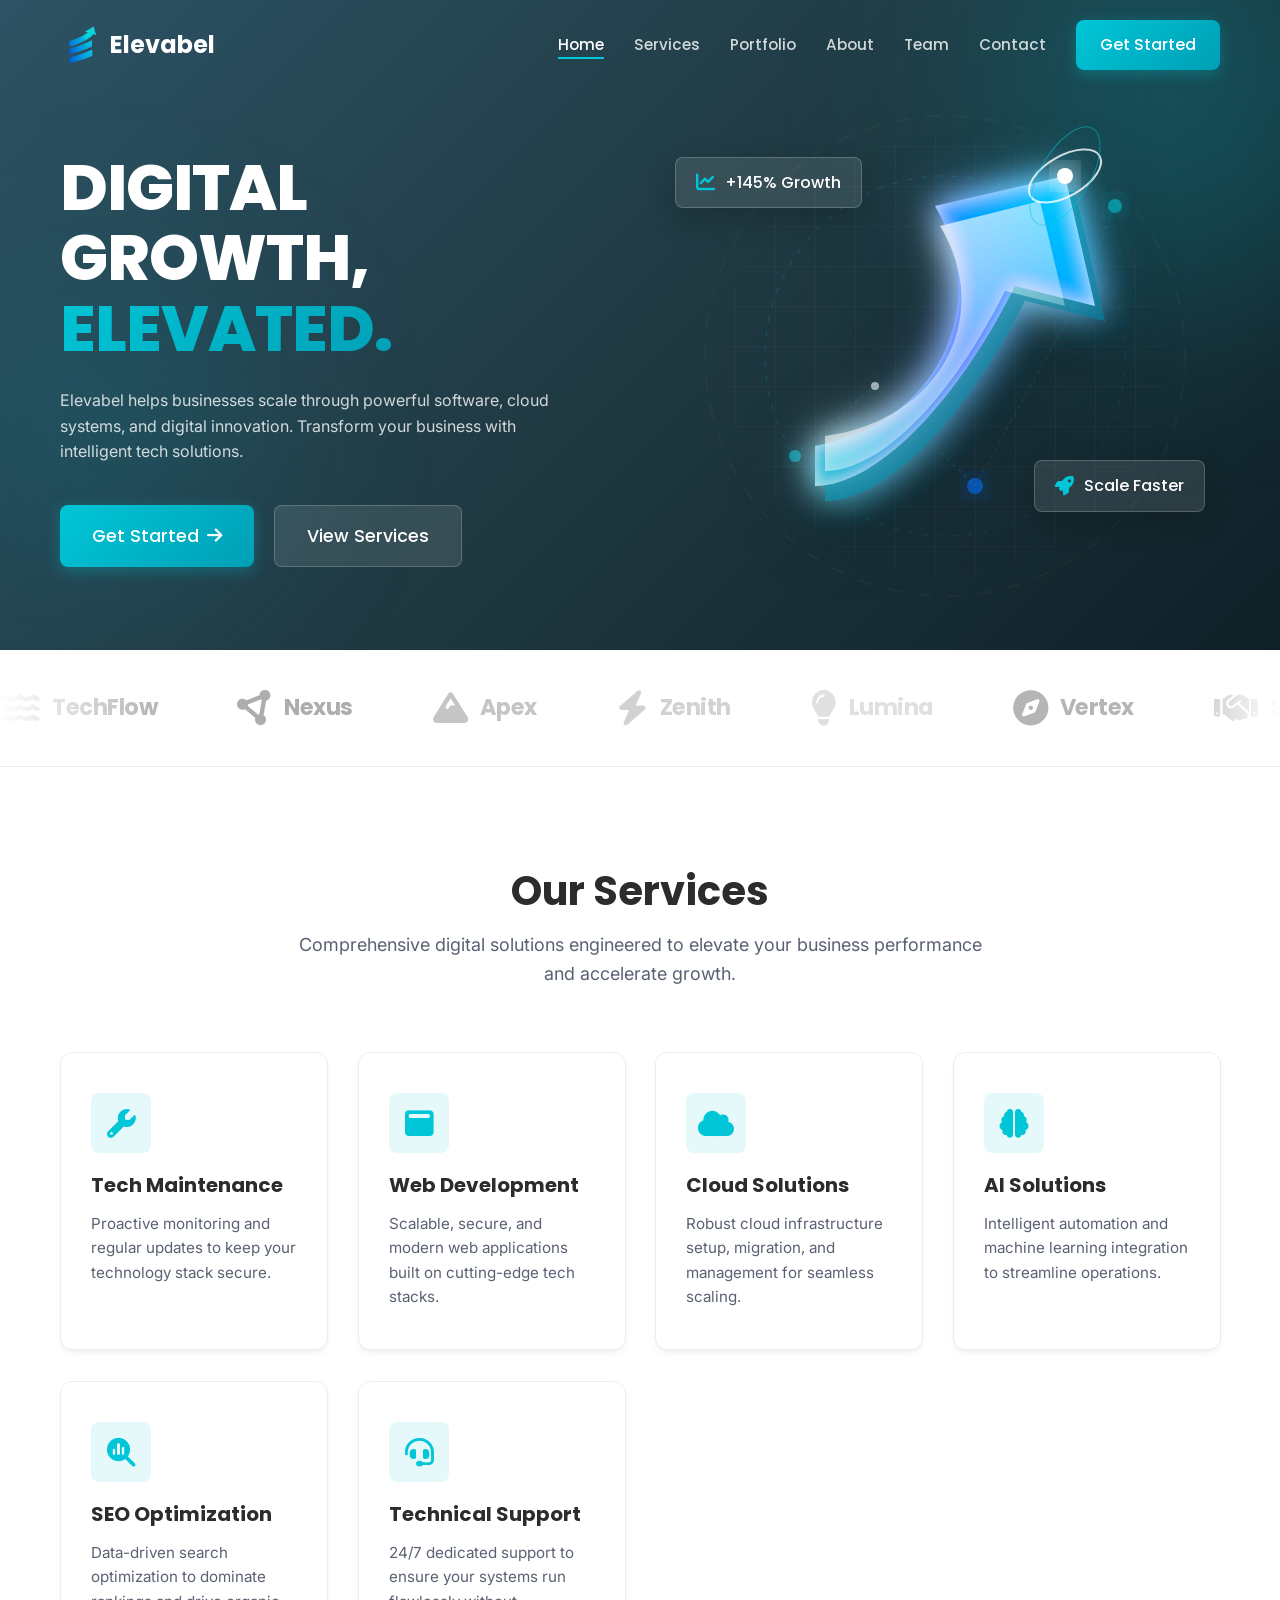
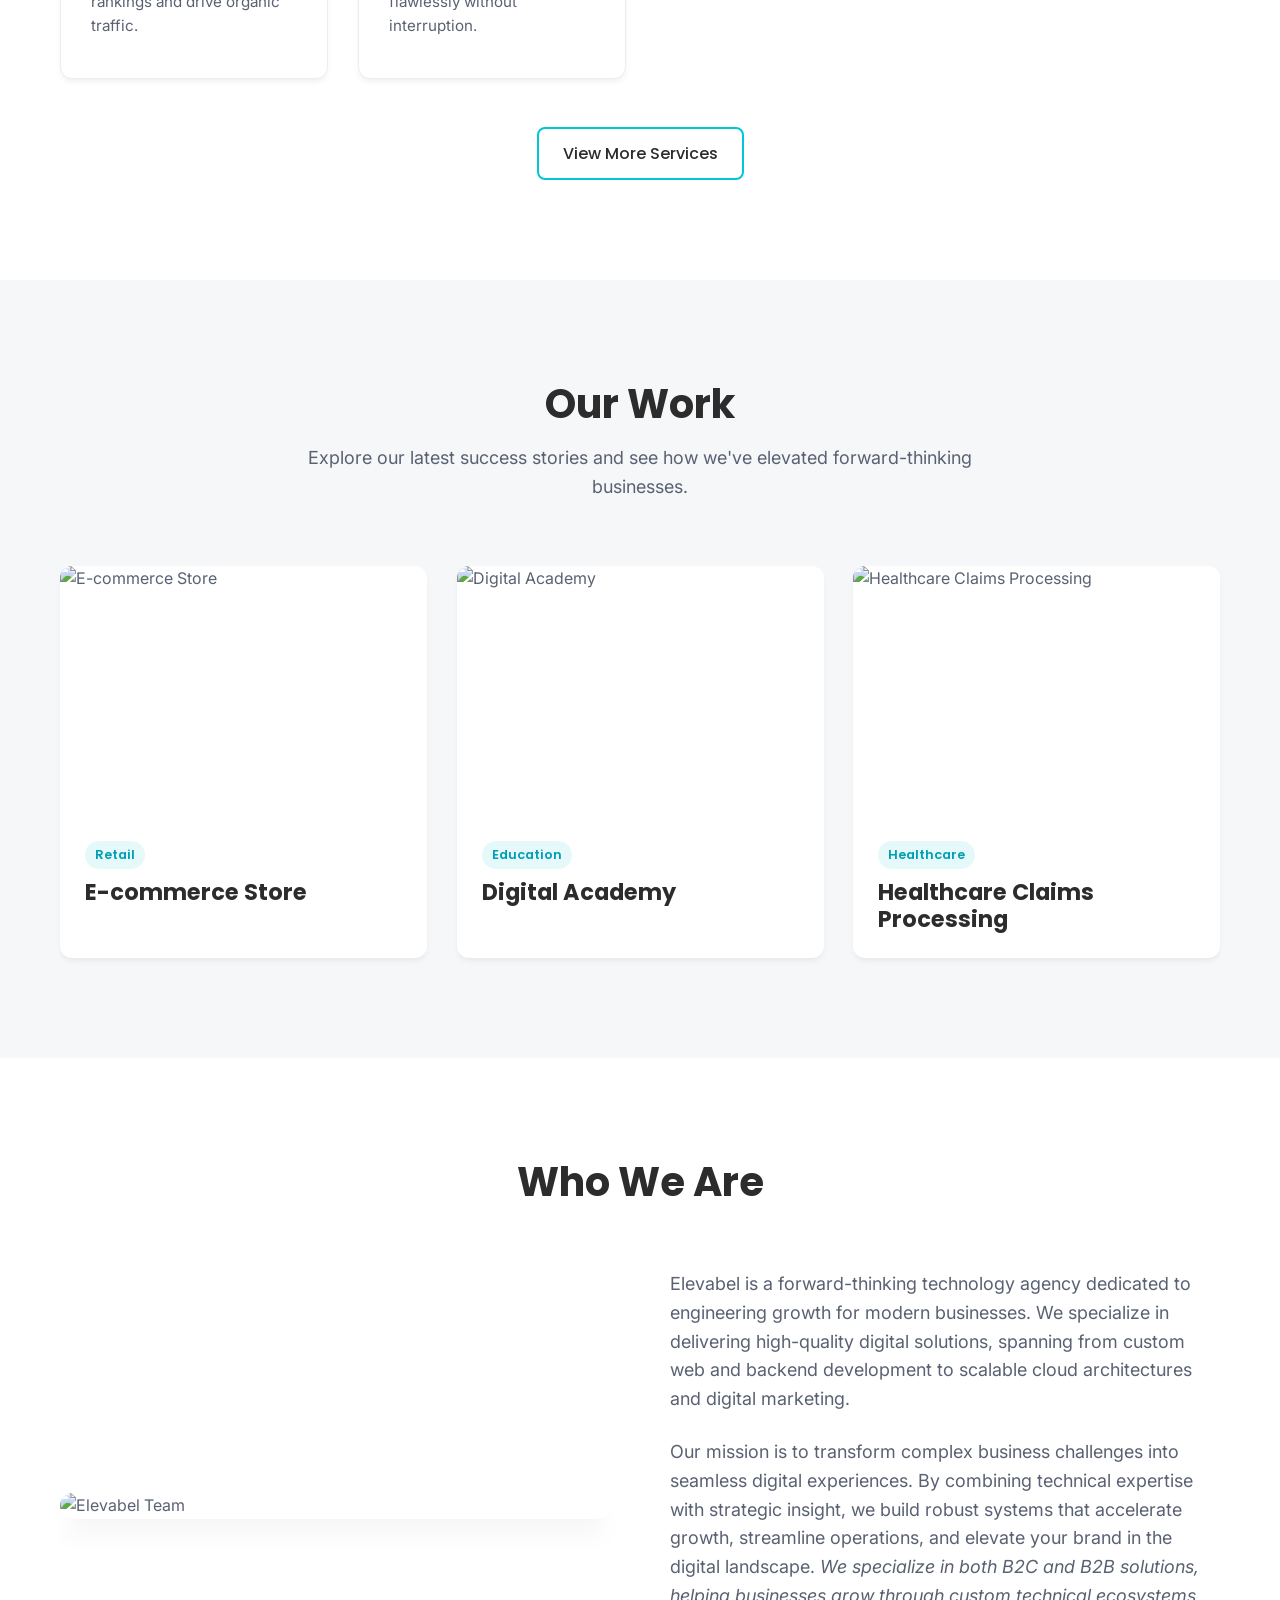
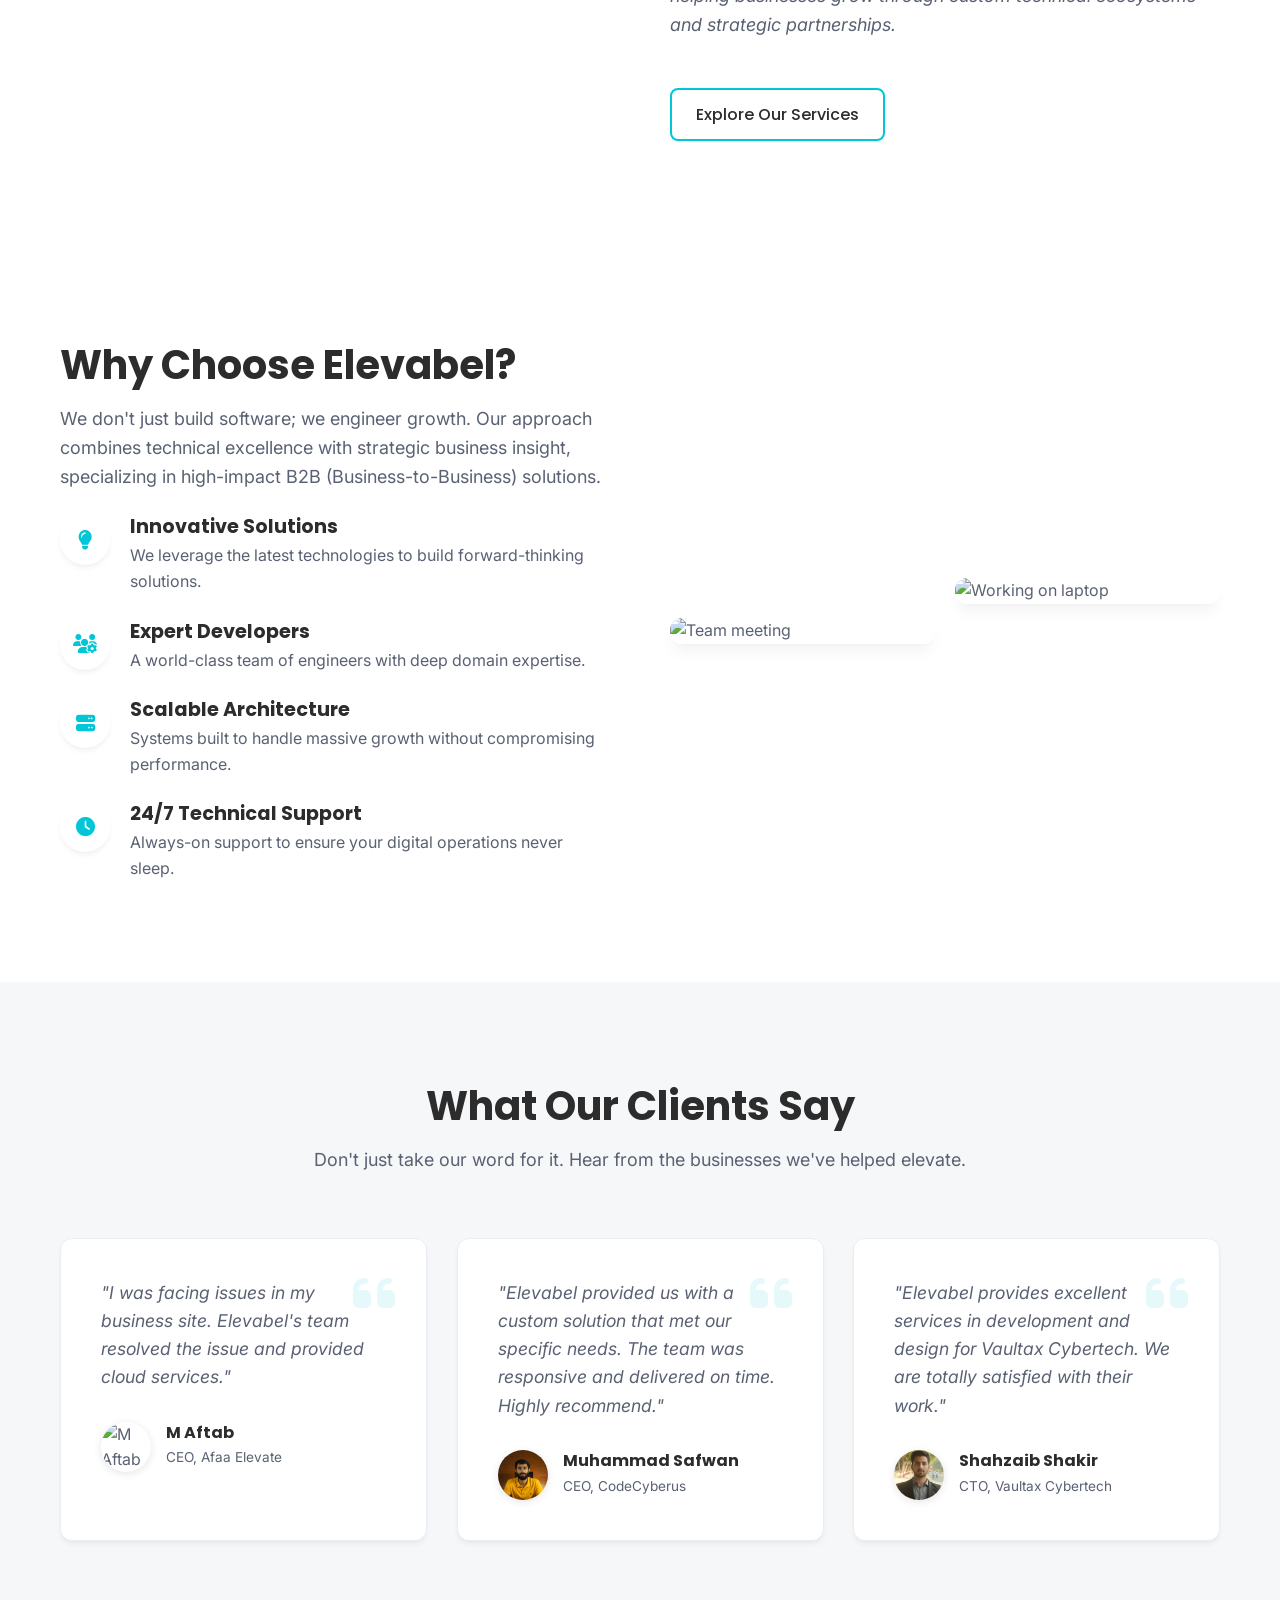
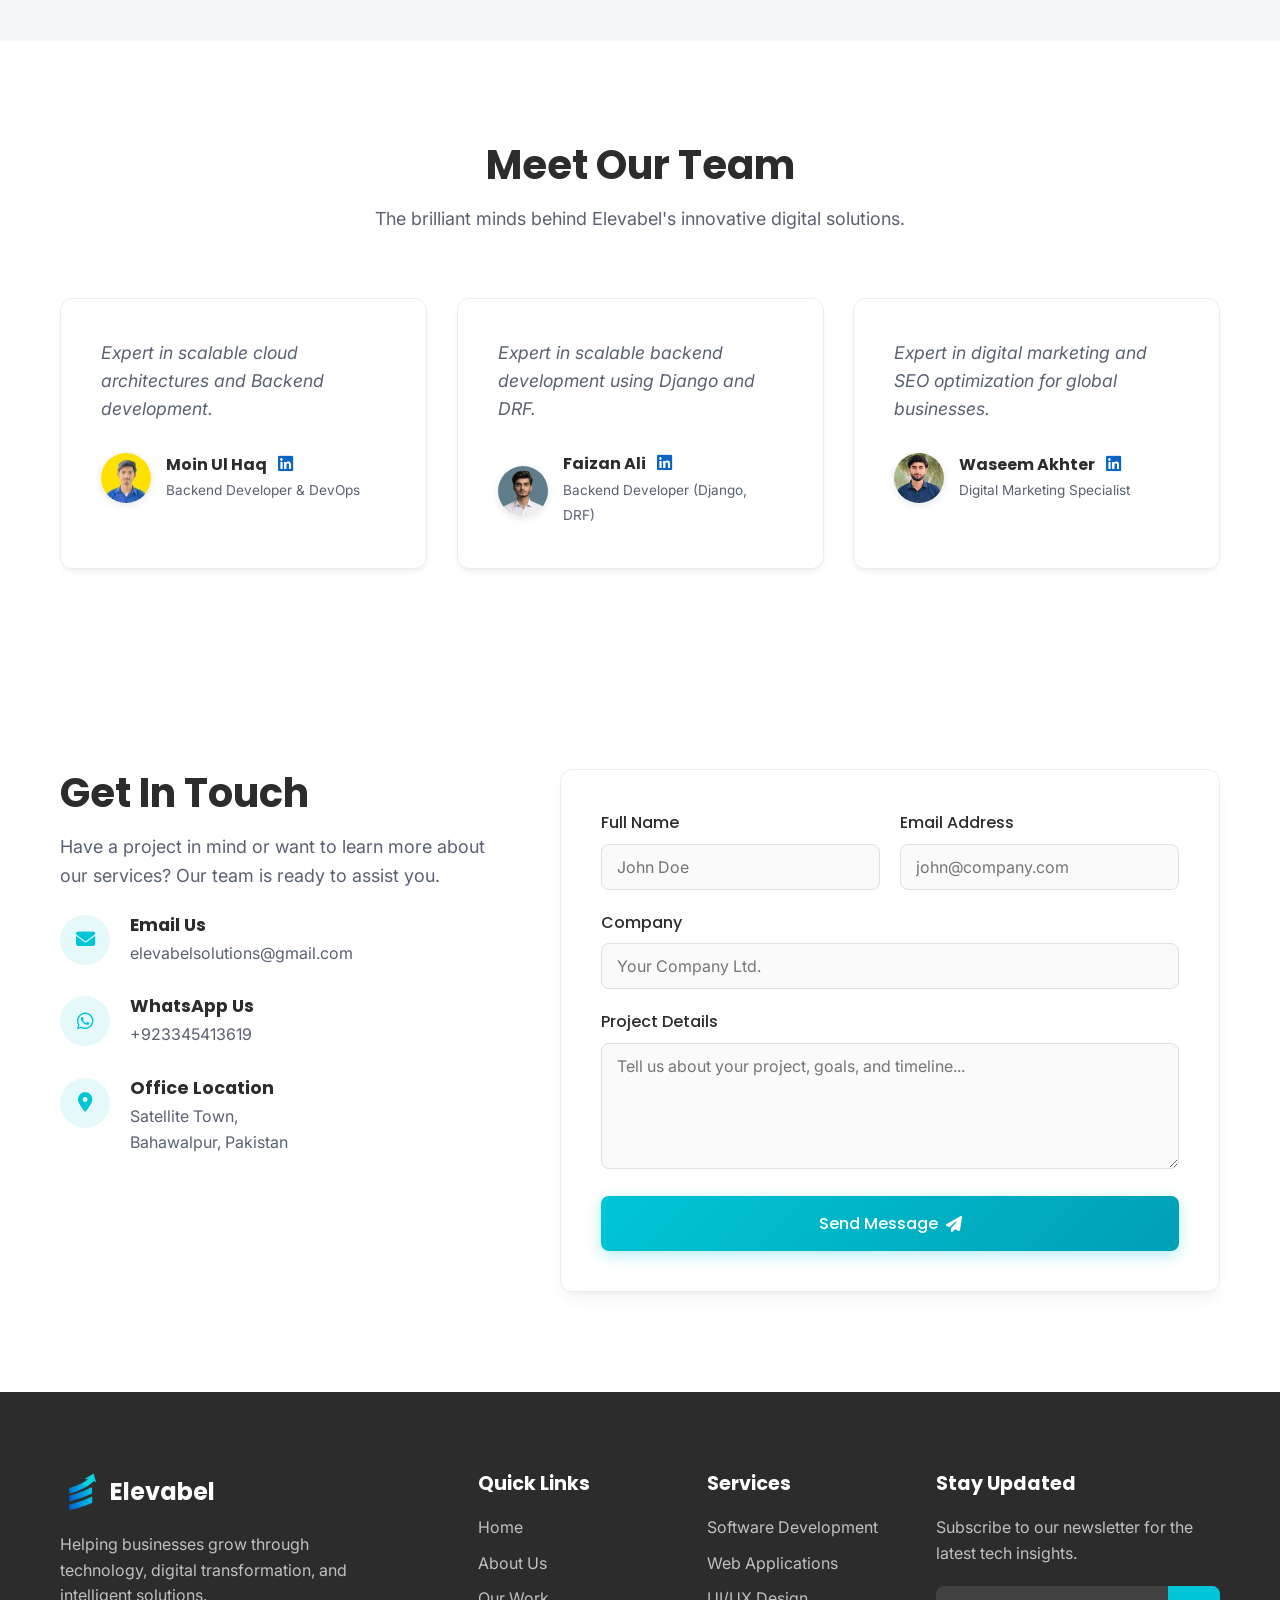
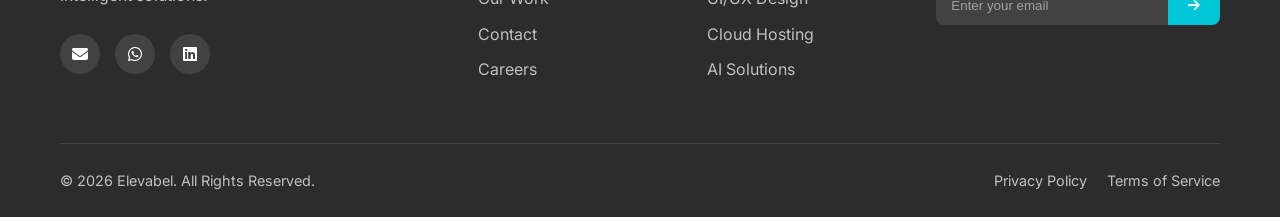
==== commit 7671ba4a: "refactor: Remove backdrop-filter from glass-panel and update client avatar image source." ====
--- a/index.html
+++ b/index.html
@@ -508,7 +508,7 @@
                             and provided cloud services."</p>
                         <div class="client-info">
                             <div class="client-avatar">
-                                <img src="img/Aftab.jpg" alt="M Aftab" loading="lazy" />
+                                <img src="https://lh3.googleusercontent.com/pw/AP1GczPnEvjHnO5-jAal0hnKxNXG1QgGlhnWMnn2GJNRiYK78AsgUjdMiQ8ubtSeWCu5pXkKDfkQicgHcjQKaGrasI5CNI0N1pqov87Wdm4u9dK9pOHgcNBuhF1Nn2vaGTH56jEEEfKA6FxH1I_uHX98xBo=w100-h104-s-no-gm" alt="M Aftab" loading="lazy" />
                             </div>
                             <div class="client-details">
                                 <h4>M Aftab</h4>
--- a/style.css
+++ b/style.css
@@ -1407,8 +1407,6 @@
     transform: translateY(-20px);
   }
   .glass-panel {
-    backdrop-filter: blur(5px);
-    -webkit-backdrop-filter: blur(5px);
     box-shadow: 0 4px 12px rgba(0, 0, 0, 0.05);
   }
   .card, .service-card, .portfolio-card {
